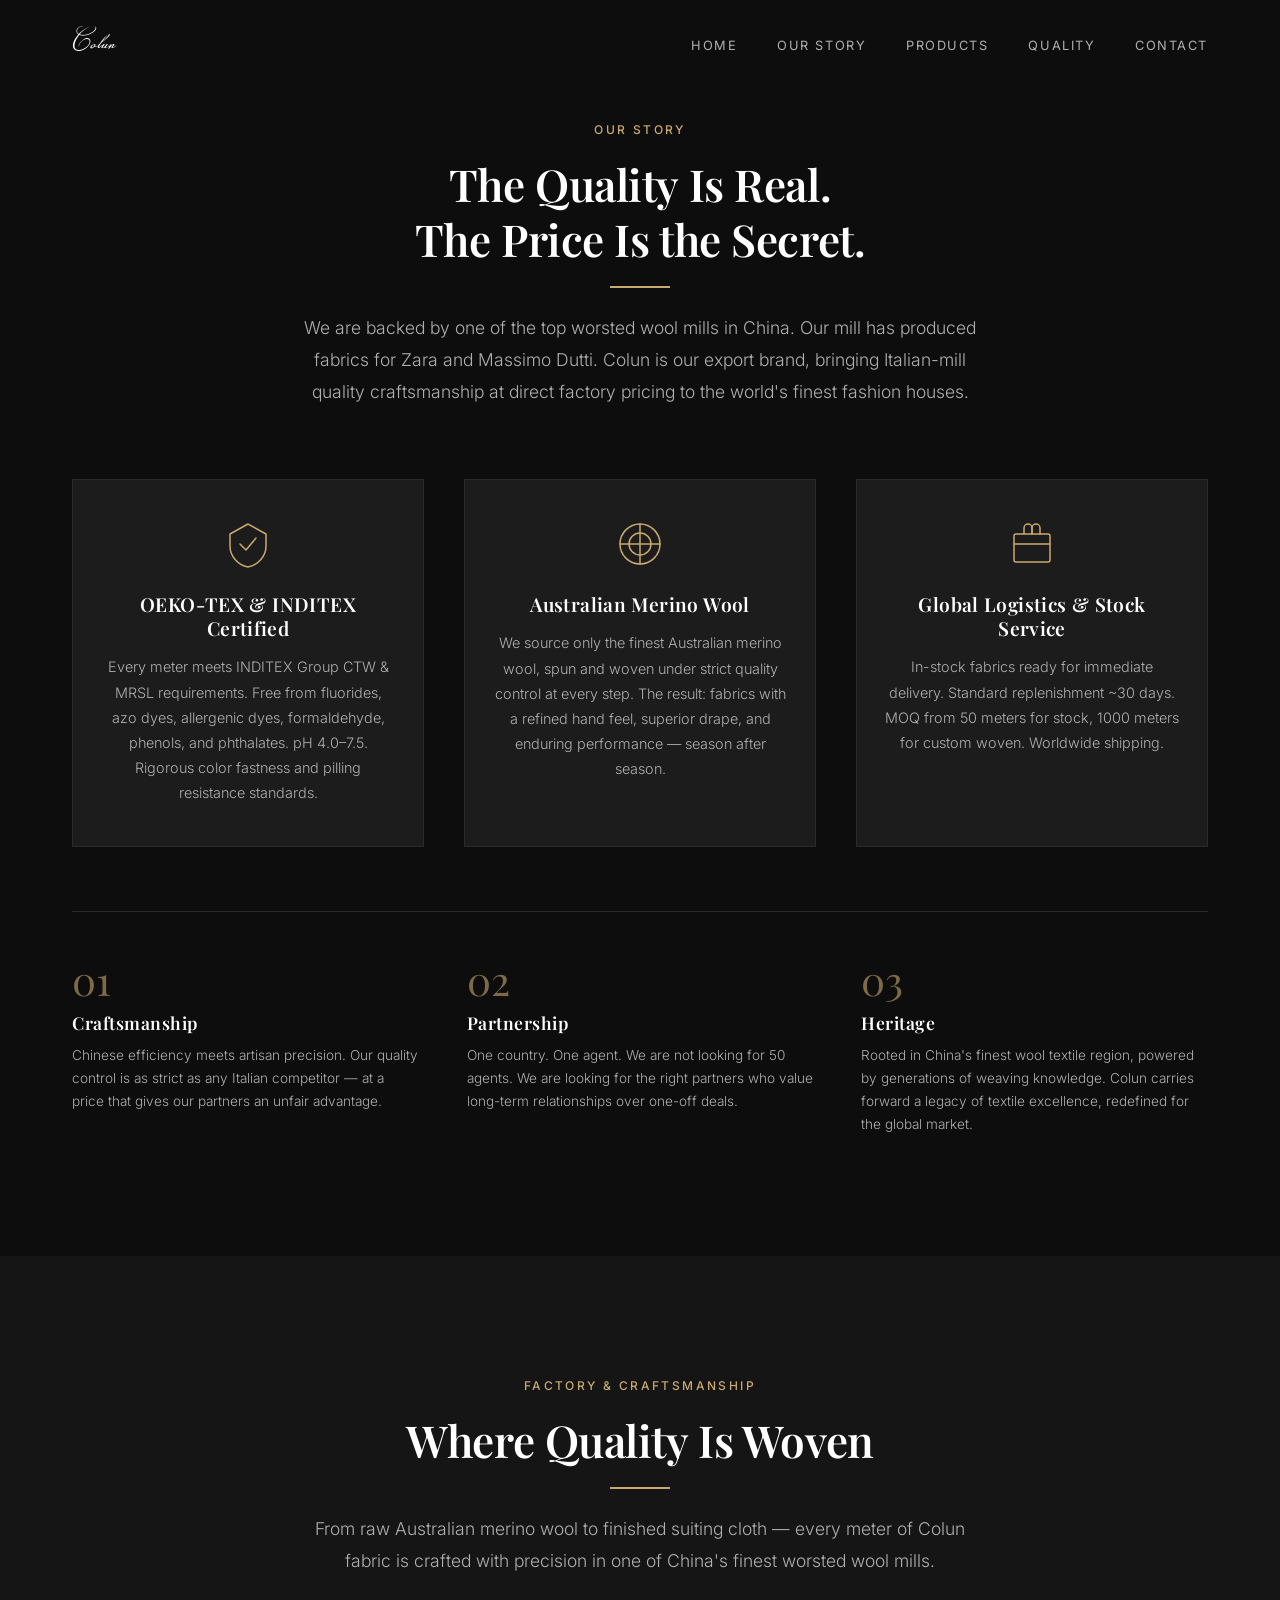
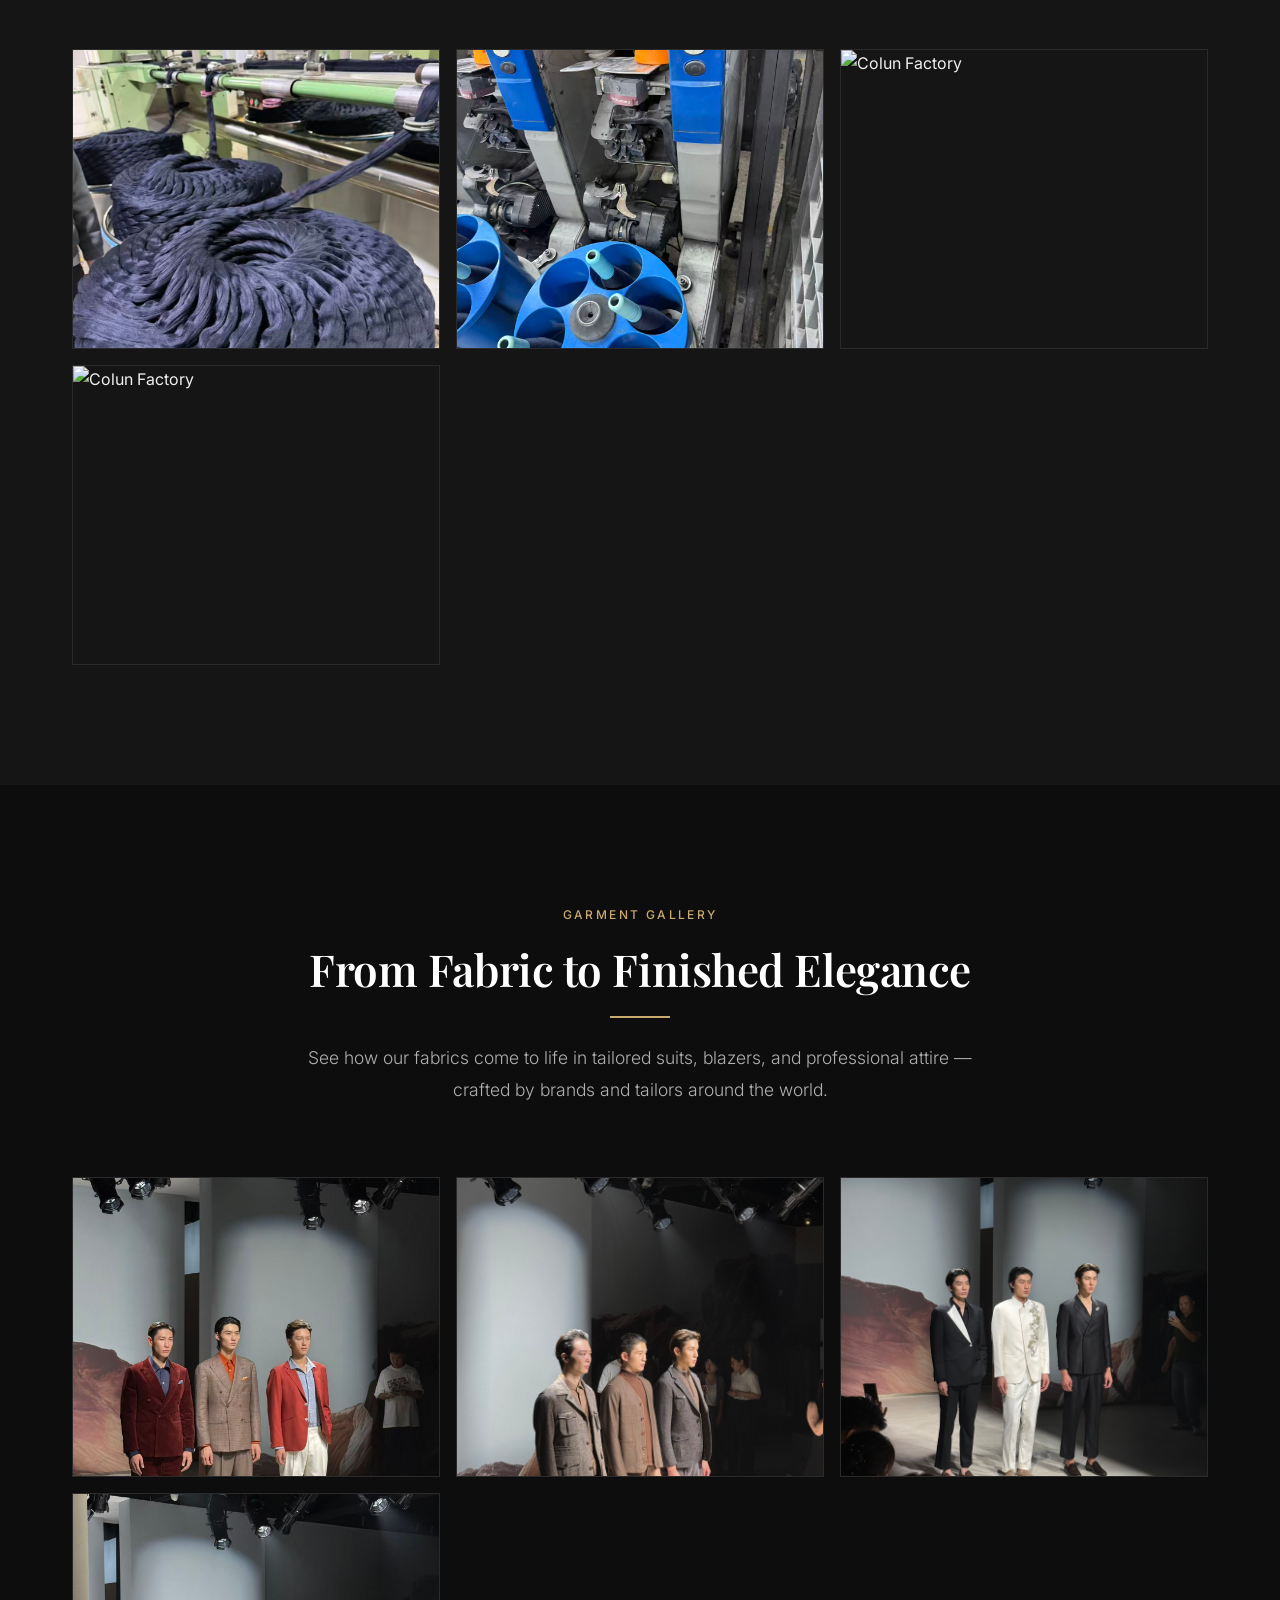
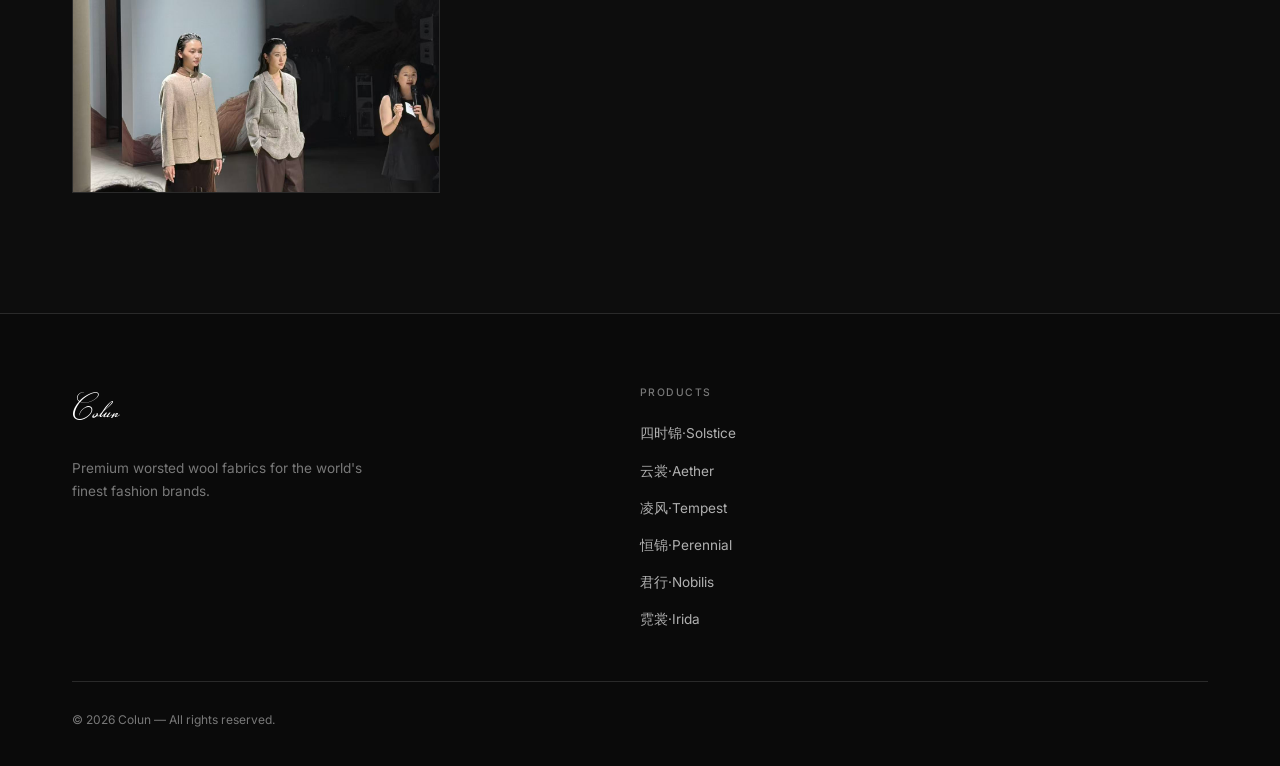
==== about.html @ 8aa108f1 "Restructure: separate pages for Our Story, Contact; remove Quick Links" ====
<!DOCTYPE html>
<html lang="en">
<head>
    <meta charset="UTF-8">
    <meta name="viewport" content="width=device-width, initial-scale=1.0">
    <meta name="description" content="Colun — Premium Worsted Wool Fabric Manufacturer. INDITEX (MASSIMO DUTTI) CTW & MRSL Certified. Super110s–Super150s wool, wool-cashmere, wool-silk-linen, and business suiting fabrics.">
    <title>Colun — Our Story &amp; Craftsmanship</title>
    <link rel="preconnect" href="https://fonts.googleapis.com">
    <link rel="preconnect" href="https://fonts.gstatic.com" crossorigin>
    <link href="https://fonts.googleapis.com/css2?family=Playfair+Display:ital,wght@0,400;0,500;0,600;0,700;1,400;1,500&family=Inter:wght@300;400;500;600&display=swap" rel="stylesheet">
    <link rel="stylesheet" href="css/style.css">
</head>
<body>

    <!-- Navigation -->
    <nav class="navbar" id="navbar">
        <div class="container nav-container">
            <a href="index.html" class="nav-logo">Colun</a>
            <ul class="nav-links" id="navLinks">
                <li><a href="index.html" class="nav-link">Home</a></li>
                <li><a href="about.html" class="nav-link">Our Story</a></li>
                <li><a href="index.html#products" class="nav-link">Products</a></li>
                <li><a href="index.html#quality" class="nav-link">Quality</a></li>
                <li><a href="contact.html" class="nav-link">Contact</a></li>
            </ul>
            <button class="hamburger" id="hamburger" aria-label="Menu">
                <span></span><span></span><span></span>
            </button>
        </div>
    </nav>

        <!-- Brand Story Section -->
    <section class="about section" id="story">
        <div class="container">
            <div class="section-header">
                <p class="section-tag">Our Story</p>
                <h2 class="section-title">The Quality Is Real.<br>The Price Is the Secret.</h2>
                <div class="gold-line"></div>
                <p class="section-lead">We are backed by one of the top worsted wool mills in China. Our mill has produced fabrics for Zara and Massimo Dutti. Colun is our export brand, bringing Italian-mill quality craftsmanship at direct factory pricing to the world's finest fashion houses.</p>
            </div>
            <div class="features-grid">
                <div class="feature-card">
                    <div class="feature-icon">
                        <svg width="48" height="48" viewBox="0 0 48 48" fill="none" stroke="#c9a96e" stroke-width="1.5">
                            <path d="M24 4L6 14v12c0 9.94 7.68 19.3 18 21 10.32-1.7 18-11.06 18-21V14L24 4z"/>
                            <path d="M16 24l6 6 10-12" stroke-linecap="round" stroke-linejoin="round"/>
                        </svg>
                    </div>
                    <h3>OEKO-TEX &amp; INDITEX Certified</h3>
                    <p>Every meter meets INDITEX Group CTW &amp; MRSL requirements. Free from fluorides, azo dyes, allergenic dyes, formaldehyde, phenols, and phthalates. pH 4.0–7.5. Rigorous color fastness and pilling resistance standards.</p>
                </div>
                <div class="feature-card">
                    <div class="feature-icon">
                        <svg width="48" height="48" viewBox="0 0 48 48" fill="none" stroke="#c9a96e" stroke-width="1.5">
                            <circle cx="24" cy="24" r="20"/>
                            <path d="M24 4v40M4 24h40" stroke-linecap="round"/>
                            <circle cx="24" cy="24" r="11"/>
                        </svg>
                    </div>
                    <h3>Australian Merino Wool</h3>
                    <p>We source only the finest Australian merino wool, spun and woven under strict quality control at every step. The result: fabrics with a refined hand feel, superior drape, and enduring performance — season after season.</p>
                </div>
                <div class="feature-card">
                    <div class="feature-icon">
                        <svg width="48" height="48" viewBox="0 0 48 48" fill="none" stroke="#c9a96e" stroke-width="1.5">
                            <rect x="6" y="14" width="36" height="28" rx="2"/>
                            <path d="M16 14V8a4 4 0 018 0v6"/>
                            <path d="M32 14V8a4 4 0 00-8 0v6" stroke-linecap="round"/>
                            <path d="M6 24h36" stroke-linecap="round"/>
                        </svg>
                    </div>
                    <h3>Global Logistics &amp; Stock Service</h3>
                    <p>In-stock fabrics ready for immediate delivery. Standard replenishment ~30 days. MOQ from 50 meters for stock, 1000 meters for custom woven. Worldwide shipping.</p>
                </div>
            </div>

            <!-- Brand Values -->
            <div class="brand-values">
                <div class="brand-values-grid">
                    <div class="brand-value-item">
                        <span class="bv-number">01</span>
                        <h4>Craftsmanship</h4>
                        <p>Chinese efficiency meets artisan precision. Our quality control is as strict as any Italian competitor — at a price that gives our partners an unfair advantage.</p>
                    </div>
                    <div class="brand-value-item">
                        <span class="bv-number">02</span>
                        <h4>Partnership</h4>
                        <p>One country. One agent. We are not looking for 50 agents. We are looking for the right partners who value long-term relationships over one-off deals.</p>
                    </div>
                    <div class="brand-value-item">
                        <span class="bv-number">03</span>
                        <h4>Heritage</h4>
                        <p>Rooted in China's finest wool textile region, powered by generations of weaving knowledge. Colun carries forward a legacy of textile excellence, redefined for the global market.</p>
                    </div>
                </div>
            </div>
        </div>
    </section>

    <!-- Factory Section -->
    <section class="section section-alt" id="factory">
        <div class="container">
            <div class="section-header">
                <p class="section-tag">Factory &amp; Craftsmanship</p>
                <h2 class="section-title">Where Quality Is Woven</h2>
                <div class="gold-line"></div>
                <p class="section-lead">From raw Australian merino wool to finished suiting cloth — every meter of Colun fabric is crafted with precision in one of China's finest worsted wool mills.</p>
            </div>
            <div class="photo-grid">
                <img src="images/gallery/factory/1.jpg" alt="Colun Factory" loading="lazy">
                <img src="images/gallery/factory/2.jpg" alt="Colun Factory" loading="lazy">
                <img src="images/gallery/factory/3.jpg" alt="Colun Factory" loading="lazy">
                <img src="images/gallery/factory/4.jpg" alt="Colun Factory" loading="lazy">
            </div>
        </div>
    </section>

    <!-- Garment Gallery Section -->
    <section class="section" id="garments">
        <div class="container">
            <div class="section-header">
                <p class="section-tag">Garment Gallery</p>
                <h2 class="section-title">From Fabric to Finished Elegance</h2>
                <div class="gold-line"></div>
                <p class="section-lead">See how our fabrics come to life in tailored suits, blazers, and professional attire — crafted by brands and tailors around the world.</p>
            </div>
            <div class="photo-grid">
                <img src="images/gallery/garment/1.jpg" alt="Colun Garment" loading="lazy">
                <img src="images/gallery/garment/2.jpg" alt="Colun Garment" loading="lazy">
                <img src="images/gallery/garment/3.jpg" alt="Colun Garment" loading="lazy">
                <img src="images/gallery/garment/4.jpg" alt="Colun Garment" loading="lazy">
            </div>
        </div>
    </section>

    <!-- Footer -->
    <footer class="footer" id="footer">
        <div class="container">
            <div class="footer-grid">
                <div class="footer-brand">
                    <a href="index.html" class="footer-logo">Colun</a>
                    <p>Premium worsted wool fabrics for the world's finest fashion brands.</p>
                </div>
                <div class="footer-links">
                    <h4>Products</h4>
                    <ul>
                        <li><a href="index.html#prod-solstice">四时锦·Solstice</a></li>
                        <li><a href="index.html#prod-aether">云裳·Aether</a></li>
                        <li><a href="index.html#prod-tempest">凌风·Tempest</a></li>
                        <li><a href="index.html#prod-perennial">恒锦·Perennial</a></li>
                        <li><a href="index.html#prod-nobilis">君行·Nobilis</a></li>
                        <li><a href="index.html#prod-classic">霓裳·Irida</a></li>
                    </ul>
                </div>
            </div>
            <div class="footer-bottom">
                <p>&copy; 2026 Colun —  All rights reserved.</p>
            </div>
        </div>
    </footer>

    <!-- Gallery Overlay -->
    <div class="gallery-overlay" id="galleryOverlay">
        <div class="gallery-backdrop"></div>
        <div class="gallery-panel">
            <button class="gallery-close" id="galleryClose">&times;</button>
            <h2 class="gallery-title" id="galleryTitle"></h2>
            <div class="gallery-tabs" id="galleryTabs"></div>
            <div class="gallery-grid" id="galleryGrid"></div>
        </div>
    </div>

    <!-- Lightbox (full-screen image viewer) -->
    <div class="lightbox" id="lightbox">
        <button class="lightbox-close" id="lightboxClose">&times;</button>
        <button class="lightbox-nav lightbox-prev" id="lightboxPrev">&lsaquo;</button>
        <img src="" alt="" id="lightboxImg">
        <button class="lightbox-nav lightbox-next" id="lightboxNext">&rsaquo;</button>
        <p class="lightbox-counter" id="lightboxCounter"></p>
    </div>

    <script src="js/main.js"></script>
</body>
</html>
---- css/style.css ----
/* ============================================================
   Colun — Premium Worsted Wool Fabrics
   Design: High-End Minimalist · Dark + Gold
   ============================================================ */

/* --- Local Fonts ----------------------------------------- */
@font-face {
    font-family: 'Champignon';
    src: url('../fonts/Champignon.ttf') format('truetype');
    font-weight: normal;
    font-style: normal;
    font-display: swap;
}

/* --- Reset & Base ---------------------------------------- */
*, *::before, *::after {
    margin: 0;
    padding: 0;
    box-sizing: border-box;
}

:root {
    --bg-primary: #0d0d0d;
    --bg-secondary: #151515;
    --bg-alt: #1c1c1c;
    --gold: #c9a96e;
    --gold-light: #d4b87a;
    --gold-dark: #b8944f;
    --text-primary: #f0f0f0;
    --text-secondary: #b0b0b0;
    --text-muted: #787878;
    --border: #2a2a2a;
    --border-light: #333;
    --white: #ffffff;
    --font-heading: 'Playfair Display', Georgia, 'Times New Roman', serif;
    --font-body: 'Inter', 'Helvetica Neue', Arial, sans-serif;
    --transition: 0.3s cubic-bezier(0.4, 0, 0.2, 1);
    --container-max: 1200px;
    --section-padding: 120px 0;
}

html {
    scroll-behavior: smooth;
    font-size: 16px;
}

body {
    font-family: var(--font-body);
    background-color: var(--bg-primary);
    color: var(--text-primary);
    line-height: 1.7;
    -webkit-font-smoothing: antialiased;
    -moz-osx-font-smoothing: grayscale;
    overflow-x: hidden;
}

img {
    max-width: 100%;
    display: block;
}

a {
    color: inherit;
    text-decoration: none;
    transition: color var(--transition);
}

ul {
    list-style: none;
}

.container {
    max-width: var(--container-max);
    margin: 0 auto;
    padding: 0 32px;
}

/* --- Typography ----------------------------------------- */
h1, h2, h3, h4, h5 {
    font-family: var(--font-heading);
    font-weight: 600;
    line-height: 1.25;
}

.section {
    padding: var(--section-padding);
}

.section-alt {
    background-color: var(--bg-secondary);
}

/* Section headers */
.section-header {
    text-align: center;
    margin-bottom: 72px;
}

.section-tag {
    font-family: var(--font-body);
    font-size: 0.75rem;
    font-weight: 500;
    text-transform: uppercase;
    letter-spacing: 0.2em;
    color: var(--gold);
    margin-bottom: 16px;
}

.section-title {
    font-size: clamp(2rem, 4vw, 2.75rem);
    color: var(--white);
    margin-bottom: 20px;
    letter-spacing: -0.01em;
}

.gold-line {
    width: 60px;
    height: 2px;
    background: var(--gold);
    margin: 0 auto 24px;
}

.section-lead {
    font-size: 1.1rem;
    color: var(--text-secondary);
    max-width: 680px;
    margin: 0 auto;
    font-weight: 300;
    line-height: 1.8;
}

/* --- Navigation ----------------------------------------- */
.navbar {
    position: fixed;
    top: 0;
    left: 0;
    right: 0;
    z-index: 1000;
    padding: 20px 0;
    transition: background 0.4s ease, padding 0.4s ease;
    background: transparent;
}

.navbar.scrolled {
    background: rgba(13, 13, 13, 0.95);
    backdrop-filter: blur(12px);
    -webkit-backdrop-filter: blur(12px);
    padding: 12px 0;
    border-bottom: 1px solid rgba(255,255,255,0.06);
}

.nav-container {
    display: flex;
    align-items: center;
    justify-content: space-between;
}

.nav-logo {
    font-family: 'Champignon', var(--font-heading);
    font-size: 1.8rem;
    font-weight: 400;
    letter-spacing: 0.01em;
    color: var(--white);
    transition: opacity var(--transition);
}

.nav-logo:hover {
    opacity: 0.8;
}

.nav-links {
    display: flex;
    gap: 40px;
}

.nav-link {
    font-size: 0.8rem;
    font-weight: 400;
    text-transform: uppercase;
    letter-spacing: 0.12em;
    color: var(--text-secondary);
    position: relative;
    padding: 4px 0;
}

.nav-link::after {
    content: '';
    position: absolute;
    bottom: -2px;
    left: 0;
    width: 0;
    height: 1px;
    background: var(--gold);
    transition: width var(--transition);
}

.nav-link:hover {
    color: var(--white);
}

.nav-link:hover::after {
    width: 100%;
}

/* Hamburger */
.hamburger {
    display: none;
    flex-direction: column;
    gap: 6px;
    background: none;
    border: none;
    cursor: pointer;
    padding: 4px;
    z-index: 1001;
}

.hamburger span {
    display: block;
    width: 26px;
    height: 1.5px;
    background: var(--white);
    transition: transform 0.3s ease, opacity 0.3s ease;
}

.hamburger.active span:nth-child(1) {
    transform: translateY(7.5px) rotate(45deg);
}

.hamburger.active span:nth-child(2) {
    opacity: 0;
}

.hamburger.active span:nth-child(3) {
    transform: translateY(-7.5px) rotate(-45deg);
}

/* --- Hero Section --------------------------------------- */
.hero {
    position: relative;
    height: 100vh;
    min-height: 700px;
    display: flex;
    align-items: center;
    justify-content: center;
    text-align: center;
    background:
        radial-gradient(ellipse at 50% 0%, rgba(201, 169, 110, 0.08) 0%, transparent 70%),
        radial-gradient(ellipse at 80% 80%, rgba(201, 169, 110, 0.04) 0%, transparent 50%),
        linear-gradient(180deg, #0a0a0a 0%, #0d0d0d 40%, #111 100%);
    overflow: hidden;
}

/* Texture overlay */
.hero::before {
    content: '';
    position: absolute;
    inset: 0;
    background:
        repeating-linear-gradient(
            0deg,
            transparent,
            transparent 2px,
            rgba(255,255,255,0.008) 2px,
            rgba(255,255,255,0.008) 4px
        );
    pointer-events: none;
}

.hero-overlay {
    position: absolute;
    inset: 0;
    background: radial-gradient(ellipse at center, transparent 40%, rgba(0,0,0,0.5) 100%);
}

.hero-content {
    position: relative;
    z-index: 2;
    padding: 0 24px;
}

.hero-eyebrow {
    font-size: 0.75rem;
    text-transform: uppercase;
    letter-spacing: 0.28em;
    color: var(--gold);
    margin-bottom: 28px;
    font-weight: 400;
}

.hero-logo {
    width: min(320px, 60vw);
    height: auto;
    opacity: 0.75;
    margin-bottom: 16px;
    display: block;
    margin-left: auto;
    margin-right: auto;
    transition: opacity 0.4s ease;
}

.hero-logo:hover {
    opacity: 0.95;
}

.hero-title {
    font-family: 'Champignon', var(--font-heading);
    font-size: clamp(5rem, 9vw, 7rem);
    font-weight: 400;
    letter-spacing: 0.02em;
    color: var(--white);
    margin-bottom: 16px;
    line-height: 1;
}

.hero-subtitle {
    font-family: var(--font-heading);
    font-size: clamp(1.1rem, 2.5vw, 1.5rem);
    font-style: italic;
    font-weight: 400;
    color: var(--gold-light);
    margin-bottom: 28px;
    letter-spacing: 0.04em;
}

.hero-desc {
    font-size: 0.95rem;
    color: var(--text-secondary);
    line-height: 1.8;
    margin-bottom: 48px;
    font-weight: 300;
    max-width: 520px;
    margin-left: auto;
    margin-right: auto;
}

.hero-buttons {
    display: flex;
    gap: 20px;
    justify-content: center;
    flex-wrap: wrap;
}

/* Buttons */
.btn {
    display: inline-block;
    padding: 14px 36px;
    font-size: 0.8rem;
    font-weight: 500;
    text-transform: uppercase;
    letter-spacing: 0.1em;
    border: 1px solid transparent;
    cursor: pointer;
    transition: all var(--transition);
    font-family: var(--font-body);
}

.btn-gold {
    background: var(--gold);
    color: #0d0d0d;
    border-color: var(--gold);
}

.btn-gold:hover {
    background: var(--gold-light);
    border-color: var(--gold-light);
}

.btn-outline {
    background: transparent;
    color: var(--white);
    border-color: rgba(255,255,255,0.3);
}

.btn-outline:hover {
    border-color: var(--gold);
    color: var(--gold);
}

/* Hero scroll indicator */
.hero-scroll-indicator {
    position: absolute;
    bottom: 40px;
    left: 50%;
    transform: translateX(-50%);
    z-index: 2;
}

.hero-scroll-indicator span {
    display: block;
    width: 1px;
    height: 40px;
    background: linear-gradient(to bottom, var(--gold), transparent);
    animation: scrollPulse 2s ease-in-out infinite;
}

@keyframes scrollPulse {
    0%, 100% { opacity: 0.3; transform: scaleY(1); }
    50% { opacity: 1; transform: scaleY(1.2); }
}

/* --- About / Features ----------------------------------- */
.features-grid {
    display: grid;
    grid-template-columns: repeat(3, 1fr);
    gap: 40px;
}

.feature-card {
    text-align: center;
    padding: 40px 28px;
    background: var(--bg-alt);
    border: 1px solid var(--border);
    transition: border-color var(--transition), transform var(--transition);
}

.feature-card:hover {
    border-color: var(--border-light);
    transform: translateY(-4px);
}

.feature-icon {
    margin-bottom: 24px;
    display: flex;
    justify-content: center;
}

.feature-icon svg {
    transition: stroke var(--transition);
}

.feature-card:hover .feature-icon svg {
    stroke: var(--gold-light);
}

.feature-card h3 {
    font-family: var(--font-heading);
    font-size: 1.2rem;
    color: var(--white);
    margin-bottom: 14px;
    letter-spacing: 0.02em;
}

.feature-card p {
    font-size: 0.9rem;
    color: var(--text-secondary);
    line-height: 1.75;
    font-weight: 300;
}

/* --- Brand Values Row ----------------------------------- */
.brand-values {
    margin-top: 64px;
    padding-top: 48px;
    border-top: 1px solid var(--border);
}

.brand-values-grid {
    display: grid;
    grid-template-columns: repeat(3, 1fr);
    gap: 48px;
}

.brand-value-item {
    text-align: left;
}

.bv-number {
    font-family: var(--font-heading);
    font-size: 2.5rem;
    color: var(--gold);
    display: block;
    margin-bottom: 12px;
    line-height: 1;
    opacity: 0.6;
}

.brand-value-item h4 {
    font-family: var(--font-heading);
    font-size: 1.1rem;
    color: var(--white);
    margin-bottom: 10px;
    letter-spacing: 0.03em;
}

.brand-value-item p {
    font-size: 0.85rem;
    color: var(--text-secondary);
    line-height: 1.7;
    font-weight: 300;
}

/* --- Products Section ----------------------------------- */
.product-grid {
    display: flex;
    flex-direction: column;
    gap: 32px;
}

.product-card {
    background: var(--bg-alt);
    border: 1px solid var(--border);
    overflow: hidden;
    transition: border-color var(--transition), box-shadow var(--transition);
}

.product-card:hover {
    border-color: var(--border-light);
    box-shadow: 0 8px 40px rgba(0,0,0,0.3);
}

.product-card-header {
    padding: 40px 40px 24px;
    border-bottom: 1px solid var(--border);
}

.product-badge {
    display: inline-block;
    font-size: 0.65rem;
    text-transform: uppercase;
    letter-spacing: 0.14em;
    color: var(--gold);
    border: 1px solid var(--gold);
    padding: 4px 14px;
    margin-bottom: 20px;
    font-weight: 500;
}

.product-badge.badge-summer {
    color: #7eb8a0;
    border-color: #7eb8a0;
}

.product-badge.badge-tech {
    color: #8ba8c8;
    border-color: #8ba8c8;
}

.product-badge.badge-pro {
    color: #b8956a;
    border-color: #b8956a;
}

.product-badge.badge-new {
    color: #c97a5e;
    border-color: #c97a5e;
}

.product-name {
    font-size: 1.5rem;
    color: var(--white);
    margin-bottom: 6px;
    letter-spacing: 0.03em;
}

.product-subtitle {
    font-size: 0.85rem;
    color: var(--text-muted);
    font-weight: 400;
    font-style: italic;
}

.product-card-body {
    padding: 32px 40px 40px;
}

.product-specs {
    display: grid;
    grid-template-columns: repeat(4, 1fr);
    gap: 24px;
    margin-bottom: 24px;
    padding-bottom: 24px;
    border-bottom: 1px solid var(--border);
}

.spec-item {
    display: flex;
    flex-direction: column;
    gap: 6px;
}

.spec-label {
    font-size: 0.65rem;
    text-transform: uppercase;
    letter-spacing: 0.12em;
    color: var(--text-muted);
    font-weight: 500;
}

.spec-value {
    font-size: 0.9rem;
    color: var(--text-primary);
    font-weight: 400;
}

.product-desc {
    font-size: 0.9rem;
    color: var(--text-secondary);
    line-height: 1.8;
    font-weight: 300;
}

/* Product features list */
.product-features {
    display: flex;
    flex-direction: column;
    gap: 16px;
    margin-bottom: 24px;
    padding-bottom: 24px;
    border-bottom: 1px solid var(--border);
}

.feature-row {
    display: flex;
    flex-direction: column;
    gap: 4px;
}

.feature-title {
    font-size: 0.75rem;
    font-weight: 600;
    text-transform: uppercase;
    letter-spacing: 0.08em;
    color: var(--gold);
}

.feature-desc {
    font-size: 0.85rem;
    color: var(--text-secondary);
    line-height: 1.7;
    font-weight: 300;
}

/* --- Quality Section ------------------------------------ */
.cert-banner {
    display: flex;
    gap: 24px;
    margin-bottom: 64px;
    flex-wrap: wrap;
}

.cert-badge {
    flex: 1;
    min-width: 260px;
    display: flex;
    align-items: center;
    gap: 16px;
    padding: 28px 32px;
    background: var(--bg-alt);
    border: 1px solid var(--border);
    transition: border-color var(--transition);
}

.cert-badge:hover {
    border-color: var(--gold-dark);
}

.cert-icon {
    font-size: 1.6rem;
    color: var(--gold);
    flex-shrink: 0;
}

.cert-badge strong {
    display: block;
    font-size: 0.9rem;
    color: var(--white);
    font-weight: 600;
    margin-bottom: 2px;
}

.cert-badge span:last-child {
    font-size: 0.75rem;
    color: var(--text-muted);
}

.quality-block {
    margin-bottom: 56px;
}

.quality-block-title {
    font-size: 1.15rem;
    color: var(--white);
    margin-bottom: 28px;
    padding-bottom: 16px;
    border-bottom: 1px solid var(--border);
    letter-spacing: 0.02em;
}

/* Substance grid */
.substance-grid {
    display: grid;
    grid-template-columns: repeat(3, 1fr);
    gap: 16px;
}

.substance-item {
    display: flex;
    align-items: center;
    gap: 12px;
    padding: 16px 20px;
    background: rgba(201, 169, 110, 0.04);
    border: 1px solid rgba(201, 169, 110, 0.1);
    font-size: 0.9rem;
    color: var(--text-primary);
    transition: border-color var(--transition);
}

.substance-item:hover {
    border-color: rgba(201, 169, 110, 0.25);
}

.check-icon {
    color: var(--gold);
    font-size: 1.1rem;
    font-weight: 700;
    flex-shrink: 0;
}

/* Quality Table */
.quality-table {
    width: 100%;
    border-collapse: collapse;
    font-size: 0.9rem;
}

.quality-table thead {
    border-bottom: 2px solid var(--gold);
}

.quality-table th {
    text-align: left;
    padding: 16px 20px;
    font-size: 0.7rem;
    text-transform: uppercase;
    letter-spacing: 0.12em;
    color: var(--gold);
    font-weight: 500;
}

.quality-table td {
    padding: 18px 20px;
    border-bottom: 1px solid var(--border);
    color: var(--text-secondary);
    font-weight: 300;
}

.quality-table tbody tr {
    transition: background 0.2s ease;
}

.quality-table tbody tr:hover {
    background: rgba(255,255,255,0.02);
}

.quality-table tbody tr td:first-child {
    color: var(--text-primary);
    font-weight: 400;
}

.quality-table tbody tr td:last-child {
    color: var(--white);
    font-weight: 500;
    font-family: var(--font-heading);
}

/* --- Photo Grid (Factory & Garment) --------------------- */
.photo-grid {
    display: grid;
    grid-template-columns: repeat(3, 1fr);
    gap: 16px;
    min-height: 200px;
}

.photo-placeholder {
    grid-column: 1 / -1;
    display: flex;
    align-items: center;
    justify-content: center;
    min-height: 200px;
    border: 1px dashed var(--border-light);
    color: var(--text-muted);
    text-align: center;
    font-size: 0.9rem;
    line-height: 1.8;
    transition: border-color var(--transition);
}

.photo-placeholder:hover {
    border-color: var(--gold);
}

.photo-grid img {
    width: 100%;
    height: 300px;
    object-fit: cover;
    border: 1px solid var(--border);
    transition: transform var(--transition), border-color var(--transition);
    cursor: pointer;
}

.photo-grid img:hover {
    transform: scale(1.02);
    border-color: var(--gold);
}

/* --- Contact Section ------------------------------------ */
.contact-grid {
    display: grid;
    grid-template-columns: 1fr 1.2fr;
    gap: 64px;
    align-items: start;
}

.contact-info h3 {
    font-family: 'Champignon', var(--font-heading);
    font-size: 2.2rem;
    font-weight: 400;
    color: var(--white);
    margin-bottom: 6px;
}

.contact-subtitle {
    font-size: 0.8rem;
    color: var(--text-muted);
    margin-bottom: 36px;
    letter-spacing: 0.03em;
}

.contact-details {
    margin-bottom: 28px;
}

.contact-item {
    display: flex;
    align-items: center;
    gap: 14px;
    padding: 12px 0;
    font-size: 0.9rem;
    color: var(--text-secondary);
}

.contact-icon {
    font-size: 1.1rem;
    color: var(--gold);
    width: 24px;
    text-align: center;
    flex-shrink: 0;
}

.contact-note {
    font-size: 0.85rem;
    color: var(--text-muted);
    line-height: 1.7;
    padding-top: 8px;
    border-top: 1px solid var(--border);
}

/* Form */
.contact-form {
    display: flex;
    flex-direction: column;
    gap: 20px;
}

.form-group {
    display: flex;
    flex-direction: column;
    gap: 8px;
}

.form-group label {
    font-size: 0.7rem;
    text-transform: uppercase;
    letter-spacing: 0.1em;
    color: var(--text-muted);
    font-weight: 500;
}

.form-group input,
.form-group textarea {
    padding: 14px 16px;
    background: transparent;
    border: 1px solid var(--border-light);
    color: var(--text-primary);
    font-family: var(--font-body);
    font-size: 0.9rem;
    transition: border-color var(--transition);
    resize: vertical;
}

.form-group input:focus,
.form-group textarea:focus {
    outline: none;
    border-color: var(--gold);
}

.form-group input::placeholder,
.form-group textarea::placeholder {
    color: var(--text-muted);
}

.form-success {
    color: #7eb8a0;
    font-size: 0.85rem;
    margin-top: 4px;
}

/* --- Footer --------------------------------------------- */
.footer {
    background: #0a0a0a;
    padding: 72px 0 36px;
    border-top: 1px solid var(--border);
}

.footer-grid {
    display: grid;
    grid-template-columns: 2fr 1fr 1fr;
    gap: 48px;
    margin-bottom: 48px;
}

.footer-logo {
    font-family: 'Champignon', var(--font-heading);
    font-size: 2rem;
    font-weight: 400;
    letter-spacing: 0.01em;
    color: var(--white);
    display: inline-block;
    margin-bottom: 16px;
    transition: opacity var(--transition);
}

.footer-logo:hover {
    opacity: 0.8;
}

.footer-brand p {
    font-size: 0.85rem;
    color: var(--text-muted);
    line-height: 1.7;
    max-width: 300px;
}

.footer-links h4 {
    font-family: var(--font-body);
    font-size: 0.65rem;
    text-transform: uppercase;
    letter-spacing: 0.14em;
    color: var(--text-muted);
    margin-bottom: 20px;
    font-weight: 500;
}

.footer-links ul {
    display: flex;
    flex-direction: column;
    gap: 10px;
}

.footer-links a {
    font-size: 0.85rem;
    color: var(--text-secondary);
    transition: color var(--transition);
}

.footer-links a:hover {
    color: var(--gold);
}

.footer-bottom {
    padding-top: 28px;
    border-top: 1px solid var(--border);
}

.footer-bottom p {
    font-size: 0.75rem;
    color: var(--text-muted);
}

/* --- Scroll Animations ---------------------------------- */
.fade-in {
    opacity: 0;
    transform: translateY(30px);
    transition: opacity 0.8s ease, transform 0.8s ease;
}

.fade-in.visible {
    opacity: 1;
    transform: translateY(0);
}

/* Staggered delay helpers */
.fade-in-delay-1 { transition-delay: 0.1s; }
.fade-in-delay-2 { transition-delay: 0.2s; }
.fade-in-delay-3 { transition-delay: 0.3s; }

/* --- Responsive ----------------------------------------- */
@media (max-width: 1024px) {
    .product-specs {
        grid-template-columns: repeat(2, 1fr);
    }
}

@media (max-width: 768px) {
    :root {
        --section-padding: 80px 0;
    }

    .container {
        padding: 0 20px;
    }

    /* Navigation */
    .nav-links {
        position: fixed;
        top: 0;
        right: -100%;
        width: 280px;
        height: 100vh;
        background: rgba(13, 13, 13, 0.98);
        backdrop-filter: blur(12px);
        -webkit-backdrop-filter: blur(12px);
        flex-direction: column;
        justify-content: center;
        align-items: center;
        gap: 36px;
        transition: right 0.4s ease;
    }

    .nav-links.active {
        right: 0;
    }

    .nav-link {
        font-size: 0.9rem;
    }

    .hamburger {
        display: flex;
    }

    /* Features */
    .features-grid {
        grid-template-columns: 1fr;
        gap: 24px;
    }

    /* Brand Values */
    .brand-values-grid {
        grid-template-columns: 1fr;
        gap: 32px;
    }

    /* Photo grid */
    .photo-grid {
        grid-template-columns: repeat(2, 1fr);
    }

    /* Product cards */
    .product-card-header,
    .product-card-body {
        padding: 28px 24px;
    }

    .product-specs {
        grid-template-columns: 1fr 1fr;
        gap: 16px;
    }

    .product-name {
        font-size: 1.25rem;
    }

    /* Cert banner */
    .cert-banner {
        flex-direction: column;
    }

    /* Substance grid */
    .substance-grid {
        grid-template-columns: repeat(2, 1fr);
    }

    /* Quality table */
    .quality-table {
        font-size: 0.8rem;
    }

    .quality-table th,
    .quality-table td {
        padding: 12px 14px;
    }

    /* Contact */
    .contact-grid {
        grid-template-columns: 1fr;
        gap: 40px;
    }

    /* Footer */
    .footer-grid {
        grid-template-columns: 1fr;
        gap: 36px;
    }
}

@media (max-width: 480px) {
    .hero-buttons {
        flex-direction: column;
        align-items: center;
    }

    .btn {
        width: 100%;
        text-align: center;
    }

    .product-specs {
        grid-template-columns: 1fr;
    }

    .substance-grid {
        grid-template-columns: 1fr;
    }

    .section-title {
        font-size: 1.7rem;
    }
}

/* ============================================================
   Gallery & Lightbox
   ============================================================ */

/* Gallery Button */
.btn-gallery {
    display: inline-block;
    margin-top: 20px;
    padding: 12px 28px;
    background: transparent;
    color: var(--gold);
    border: 1px solid var(--gold);
    font-size: 0.75rem;
    font-weight: 500;
    text-transform: uppercase;
    letter-spacing: 0.1em;
    cursor: pointer;
    transition: all var(--transition);
}

.btn-gallery:hover {
    background: var(--gold);
    color: #0d0d0d;
}

/* Gallery Overlay */
.gallery-overlay {
    position: fixed;
    inset: 0;
    z-index: 9999;
    display: flex;
    align-items: flex-start;
    justify-content: center;
    opacity: 0;
    pointer-events: none;
    transition: opacity 0.35s ease;
}

.gallery-overlay.active {
    opacity: 1;
    pointer-events: auto;
}

.gallery-backdrop {
    position: absolute;
    inset: 0;
    background: rgba(0, 0, 0, 0.92);
    backdrop-filter: blur(8px);
    -webkit-backdrop-filter: blur(8px);
}

.gallery-panel {
    position: relative;
    z-index: 2;
    width: 100%;
    max-width: 1200px;
    height: 100vh;
    overflow-y: auto;
    padding: 80px 32px 60px;
}

.gallery-close {
    position: fixed;
    top: 24px;
    right: 32px;
    z-index: 10;
    background: none;
    border: none;
    color: var(--text-secondary);
    font-size: 2.2rem;
    cursor: pointer;
    transition: color var(--transition);
    line-height: 1;
    padding: 8px;
}

.gallery-close:hover {
    color: var(--white);
}

.gallery-title {
    font-family: var(--font-heading);
    font-size: 1.8rem;
    color: var(--white);
    text-align: center;
    margin-bottom: 36px;
    letter-spacing: 0.04em;
}

/* Gallery Tabs */
.gallery-tabs {
    display: flex;
    justify-content: center;
    gap: 8px;
    margin-bottom: 36px;
    flex-wrap: wrap;
}

.gallery-tab {
    padding: 10px 22px;
    background: transparent;
    color: var(--text-secondary);
    border: 1px solid var(--border-light);
    font-size: 0.75rem;
    font-weight: 500;
    text-transform: uppercase;
    letter-spacing: 0.08em;
    cursor: pointer;
    transition: all var(--transition);
    font-family: var(--font-body);
}

.gallery-tab:hover {
    color: var(--white);
    border-color: var(--text-secondary);
}

.gallery-tab.active {
    background: var(--gold);
    color: #0d0d0d;
    border-color: var(--gold);
}

/* Gallery Grid */
.gallery-grid {
    display: grid;
    grid-template-columns: repeat(4, 1fr);
    gap: 16px;
}

.gallery-item {
    cursor: pointer;
    overflow: hidden;
    background: var(--bg-alt);
    border: 1px solid transparent;
    transition: border-color var(--transition), transform var(--transition);
    aspect-ratio: 4 / 3;
}

.gallery-item:hover {
    border-color: var(--gold);
    transform: translateY(-2px);
}

.gallery-item img {
    width: 100%;
    height: 100%;
    object-fit: cover;
    display: block;
}

/* Lightbox */
.lightbox {
    position: fixed;
    inset: 0;
    z-index: 10001;
    background: rgba(0, 0, 0, 0.96);
    display: flex;
    align-items: center;
    justify-content: center;
    opacity: 0;
    pointer-events: none;
    transition: opacity 0.3s ease;
}

.lightbox.active {
    opacity: 1;
    pointer-events: auto;
}

.lightbox img {
    max-width: 90vw;
    max-height: 85vh;
    object-fit: contain;
    box-shadow: 0 4px 60px rgba(0,0,0,0.5);
}

.lightbox-close {
    position: fixed;
    top: 24px;
    right: 32px;
    z-index: 10;
    background: none;
    border: none;
    color: var(--text-secondary);
    font-size: 2.4rem;
    cursor: pointer;
    transition: color var(--transition);
    line-height: 1;
    padding: 8px;
}

.lightbox-close:hover {
    color: var(--white);
}

.lightbox-nav {
    position: fixed;
    top: 50%;
    transform: translateY(-50%);
    z-index: 10;
    background: rgba(255,255,255,0.06);
    border: 1px solid rgba(255,255,255,0.1);
    color: var(--text-secondary);
    font-size: 2.4rem;
    width: 56px;
    height: 80px;
    cursor: pointer;
    transition: all var(--transition);
    display: flex;
    align-items: center;
    justify-content: center;
    line-height: 1;
}

.lightbox-nav:hover {
    background: rgba(255,255,255,0.12);
    color: var(--white);
}

.lightbox-prev {
    left: 24px;
    border-radius: 0 4px 4px 0;
}

.lightbox-next {
    right: 24px;
    border-radius: 4px 0 0 4px;
}

.lightbox-counter {
    position: fixed;
    bottom: 28px;
    left: 50%;
    transform: translateX(-50%);
    color: var(--text-secondary);
    font-size: 0.85rem;
    font-weight: 400;
    letter-spacing: 0.05em;
}

/* Gallery Empty State */
.gallery-empty {
    grid-column: 1 / -1;
    text-align: center;
    padding: 60px 20px;
    color: var(--text-muted);
}

.gallery-empty p {
    font-size: 1rem;
    margin-bottom: 8px;
}

/* Responsive Gallery */
@media (max-width: 1024px) {
    .gallery-grid {
        grid-template-columns: repeat(3, 1fr);
    }
}

@media (max-width: 768px) {
    .gallery-grid {
        grid-template-columns: repeat(2, 1fr);
        gap: 10px;
    }

    .gallery-panel {
        padding: 70px 16px 40px;
    }

    .gallery-title {
        font-size: 1.4rem;
        margin-bottom: 24px;
    }

    .gallery-tab {
        padding: 8px 16px;
        font-size: 0.7rem;
    }

    .lightbox-nav {
        width: 40px;
        height: 56px;
        font-size: 1.6rem;
    }

    .lightbox-prev { left: 8px; }
    .lightbox-next { right: 8px; }
}

@media (max-width: 480px) {
    .gallery-grid {
        grid-template-columns: repeat(2, 1fr);
        gap: 8px;
    }
}
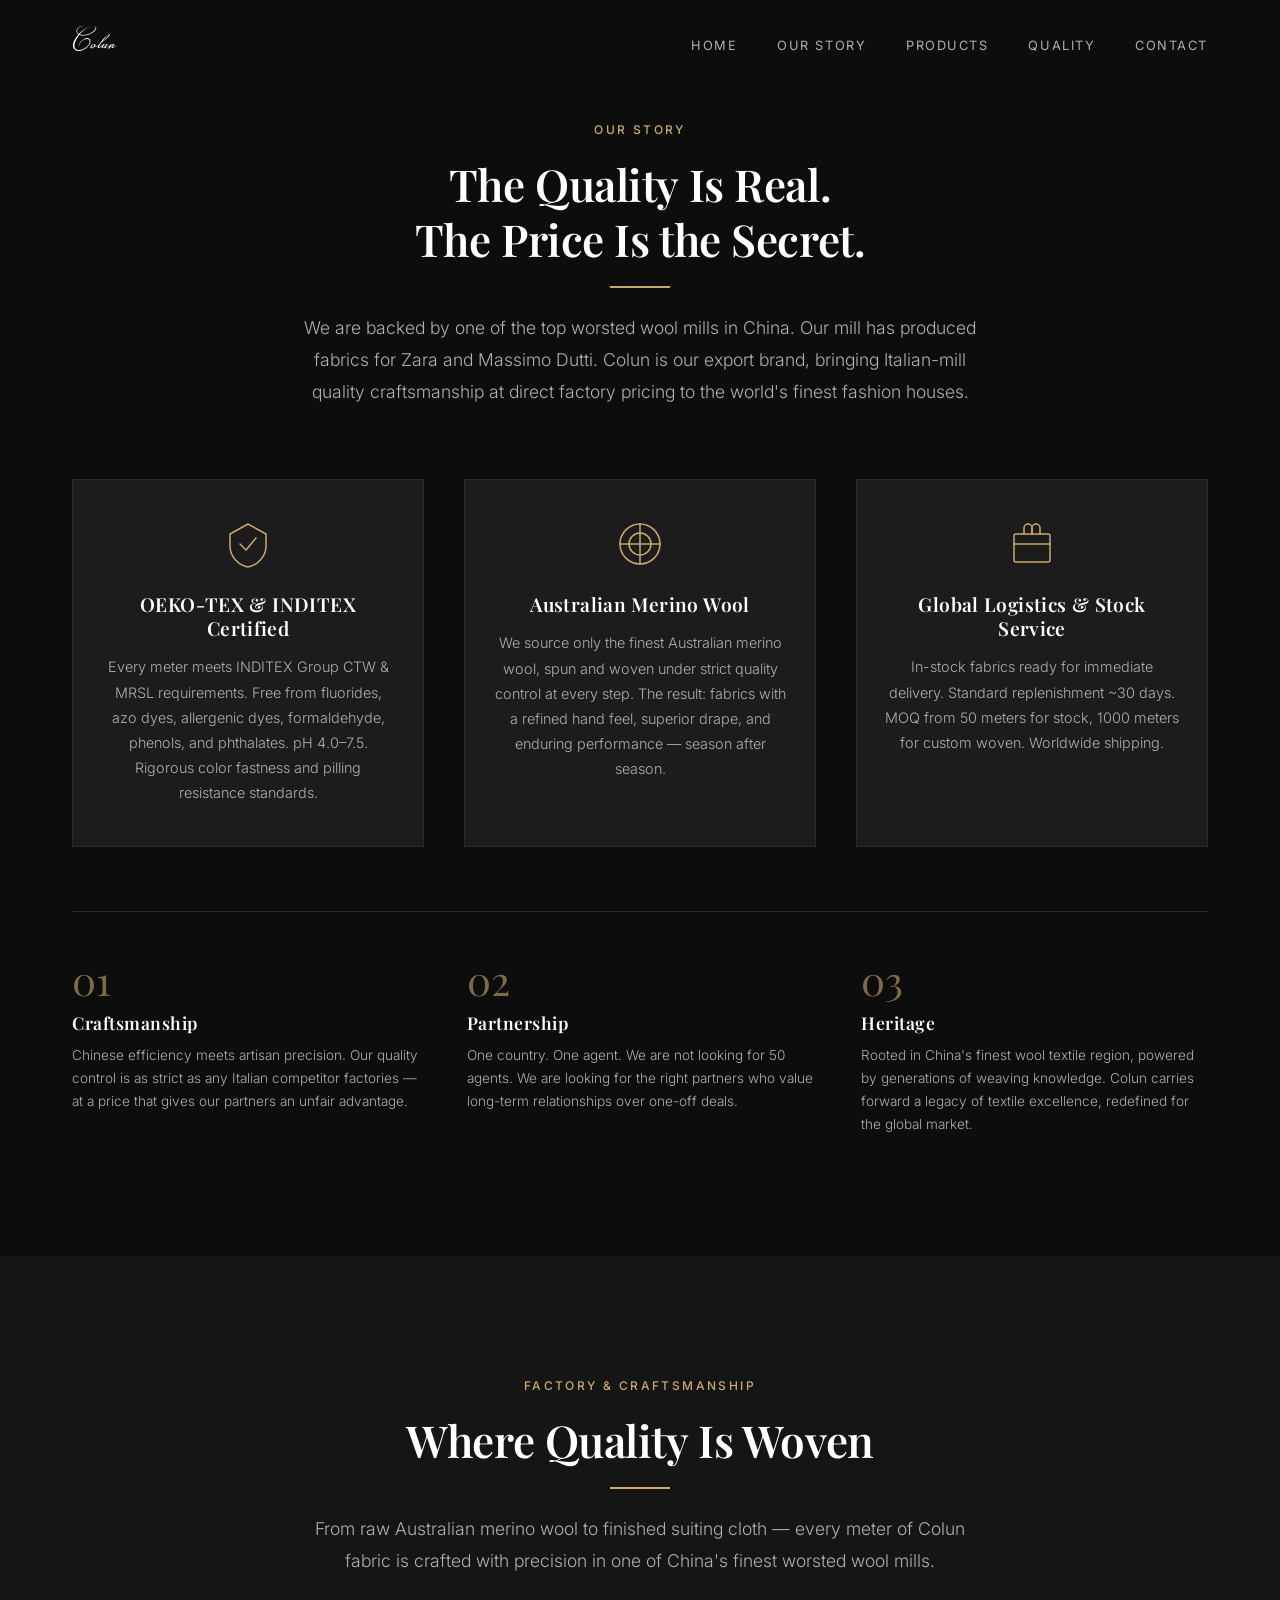
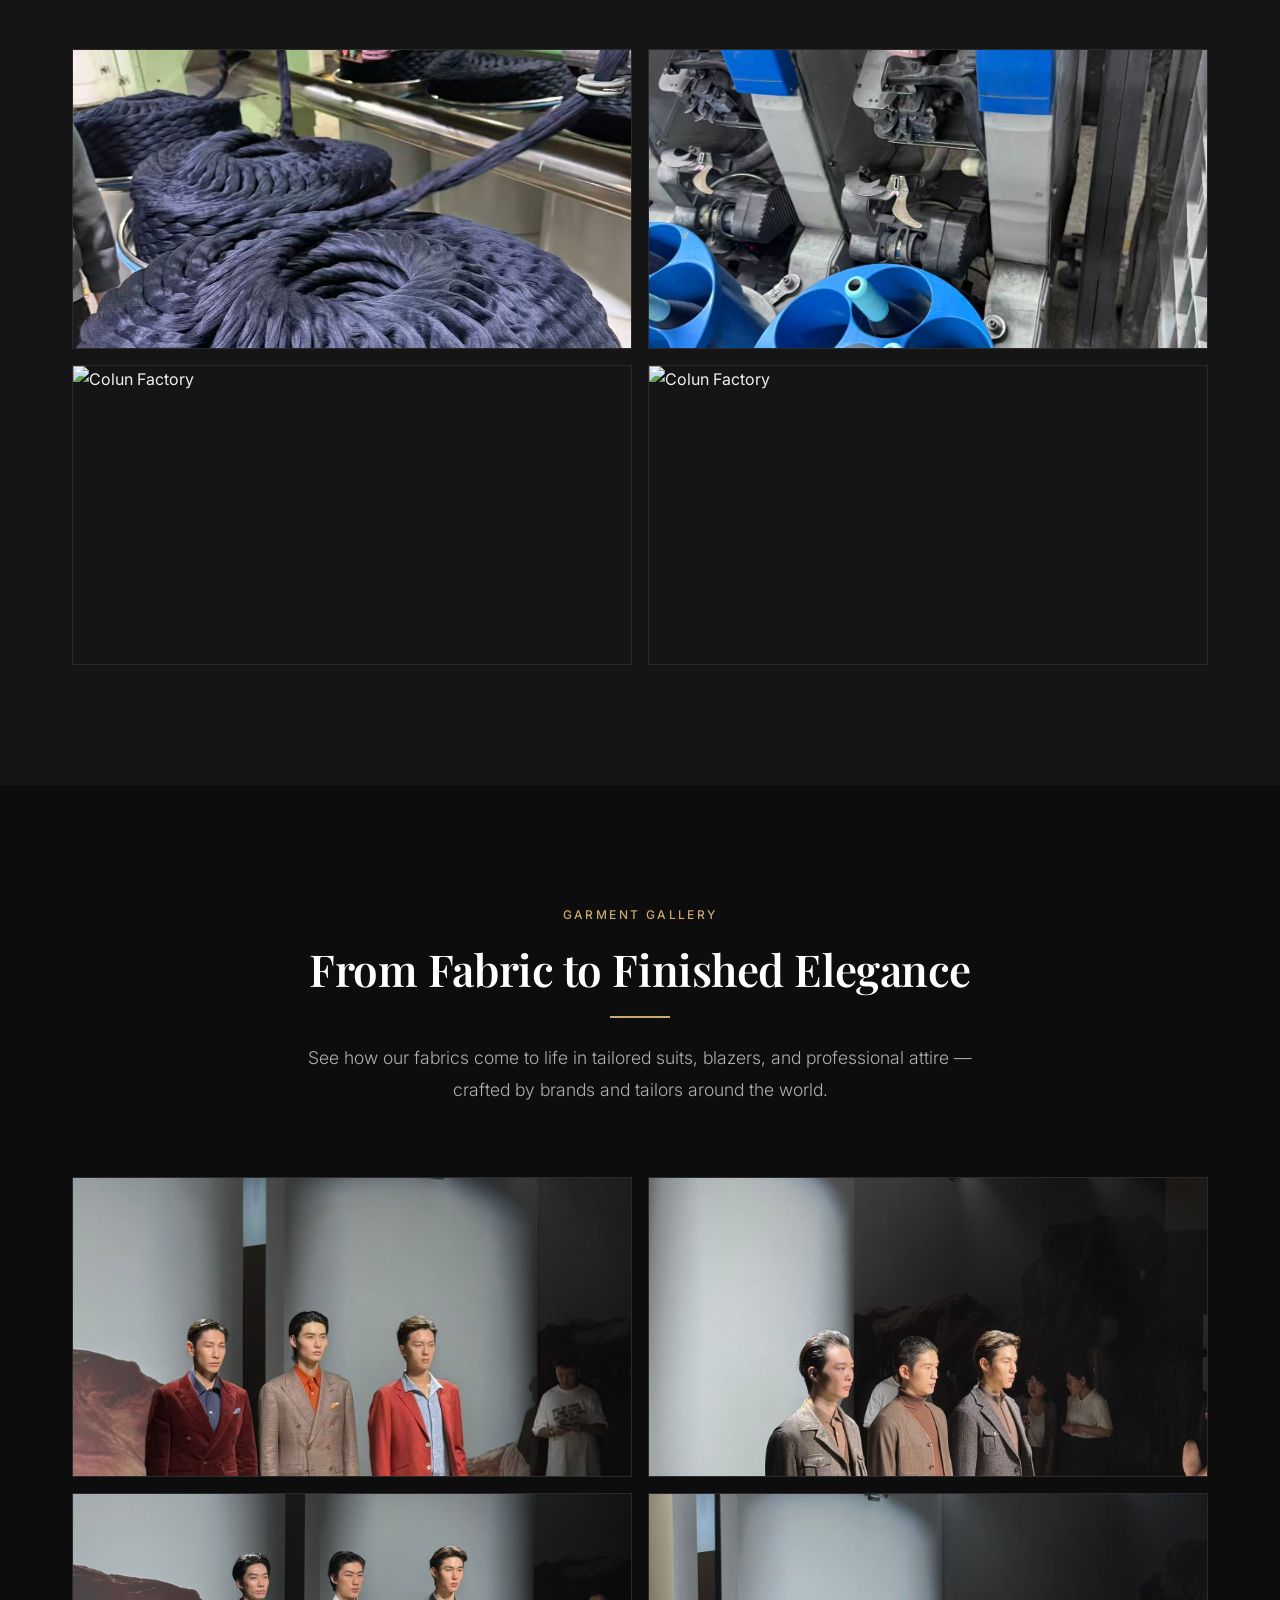
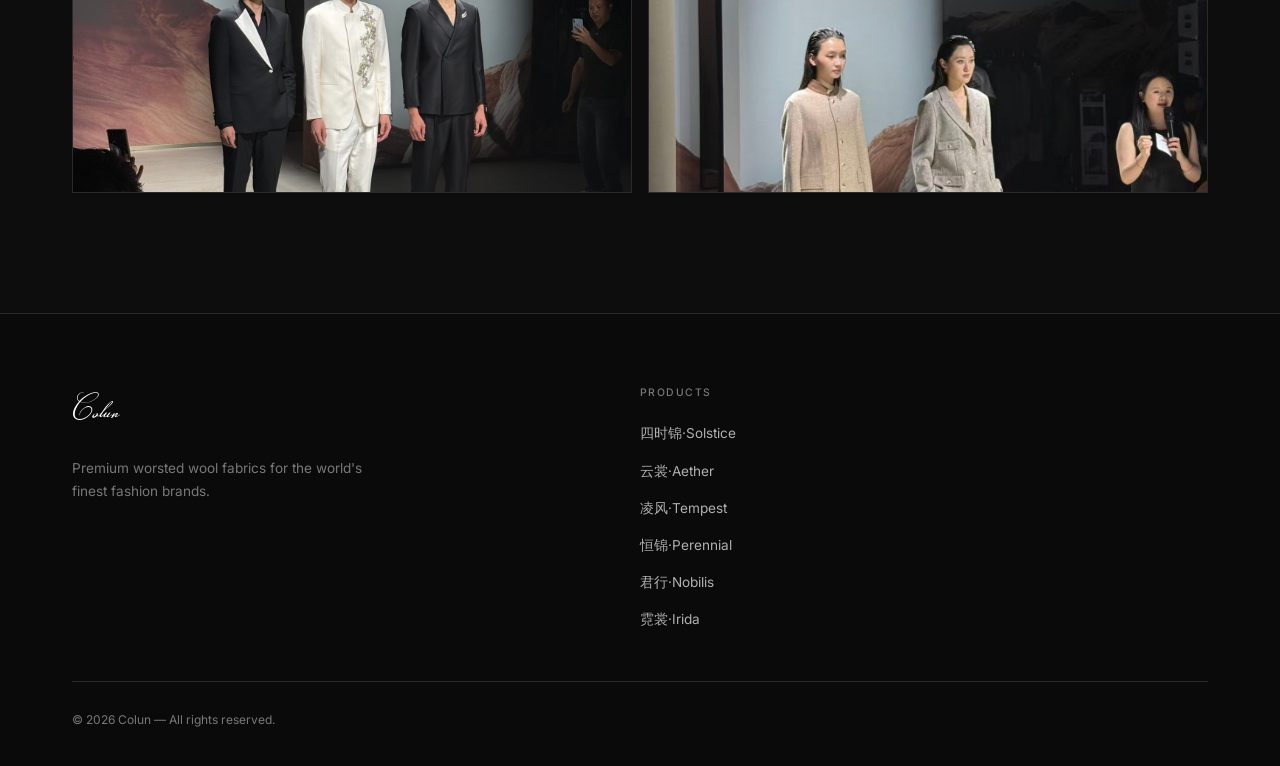
==== commit c2124e68: "Fix photo grid to 2 columns and update copy" ====
--- a/about.html
+++ b/about.html
@@ -80,7 +80,7 @@
                     <div class="brand-value-item">
                         <span class="bv-number">01</span>
                         <h4>Craftsmanship</h4>
-                        <p>Chinese efficiency meets artisan precision. Our quality control is as strict as any Italian competitor — at a price that gives our partners an unfair advantage.</p>
+                        <p>Chinese efficiency meets artisan precision. Our quality control is as strict as any Italian competitor factories — at a price that gives our partners an unfair advantage.</p>
                     </div>
                     <div class="brand-value-item">
                         <span class="bv-number">02</span>
--- a/css/style.css
+++ b/css/style.css
@@ -766,7 +766,7 @@
 /* --- Photo Grid (Factory & Garment) --------------------- */
 .photo-grid {
     display: grid;
-    grid-template-columns: repeat(3, 1fr);
+    grid-template-columns: repeat(2, 1fr);
     gap: 16px;
     min-height: 200px;
 }
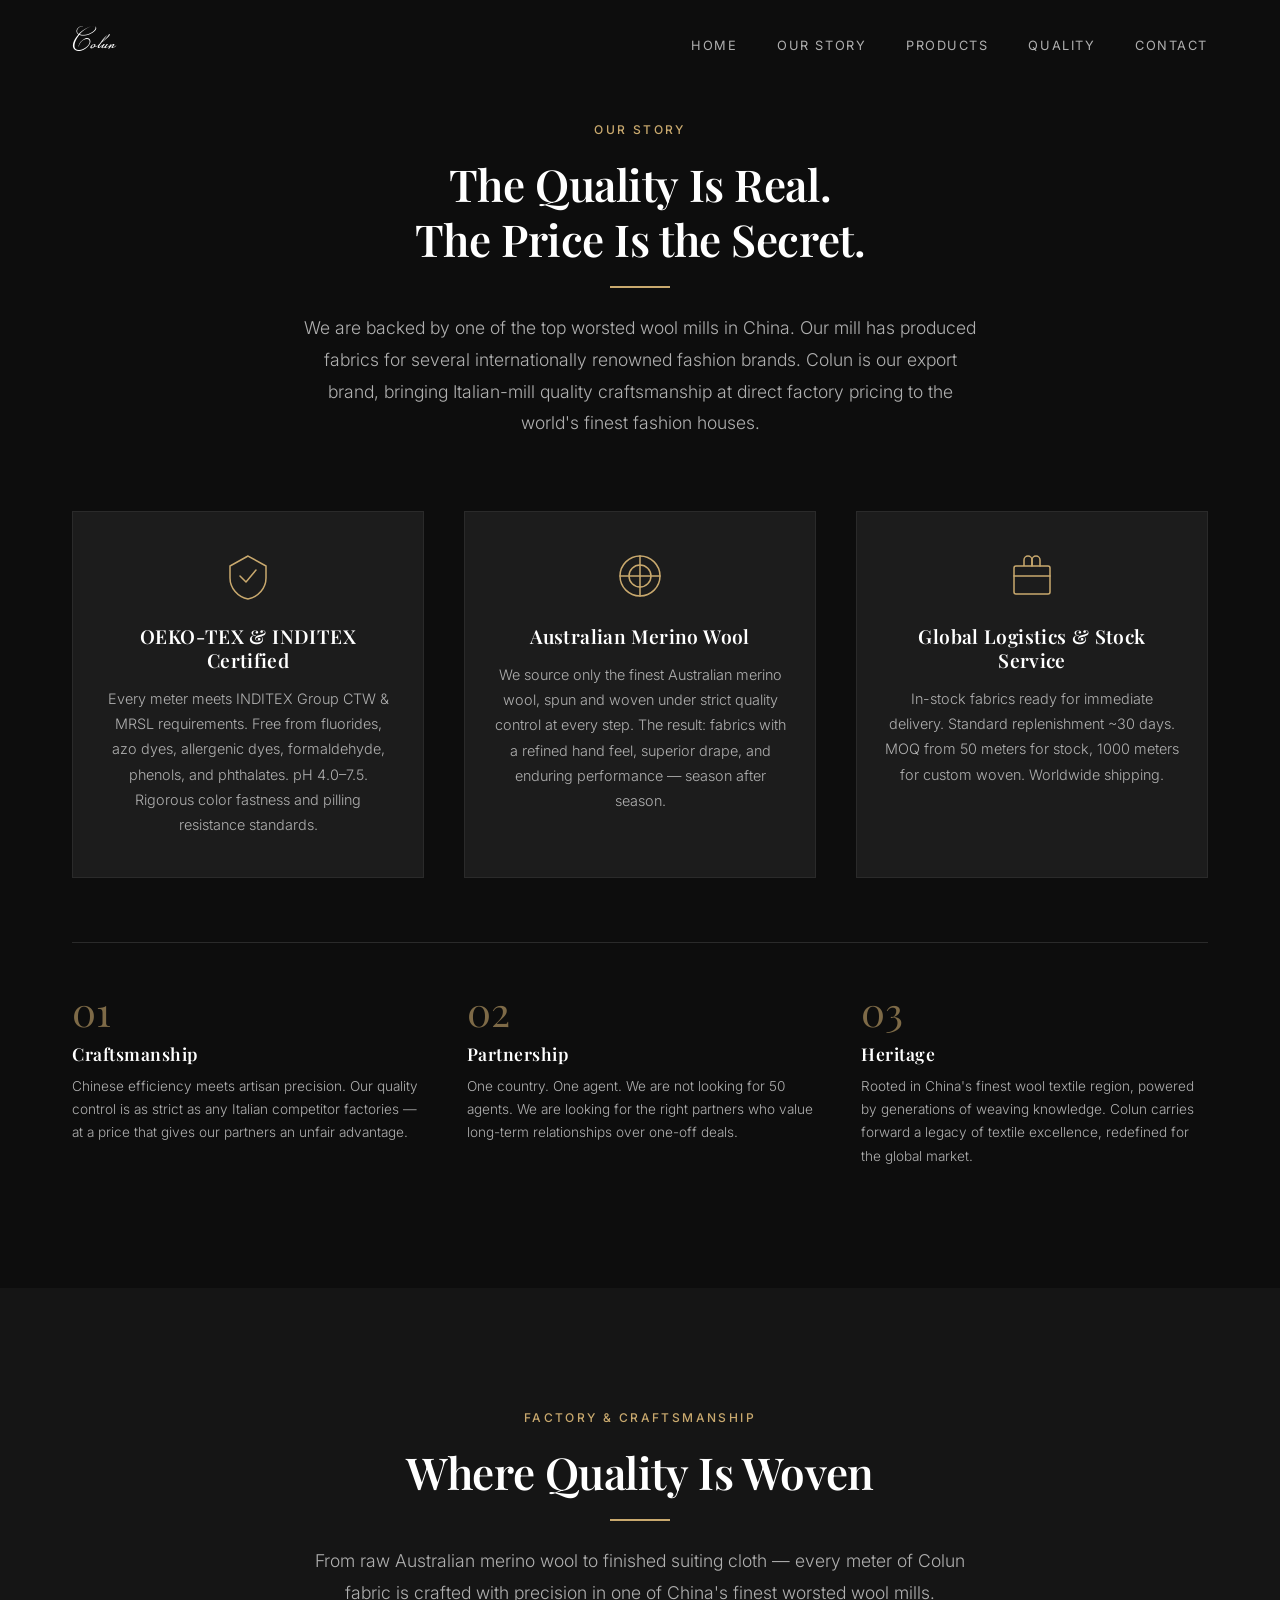
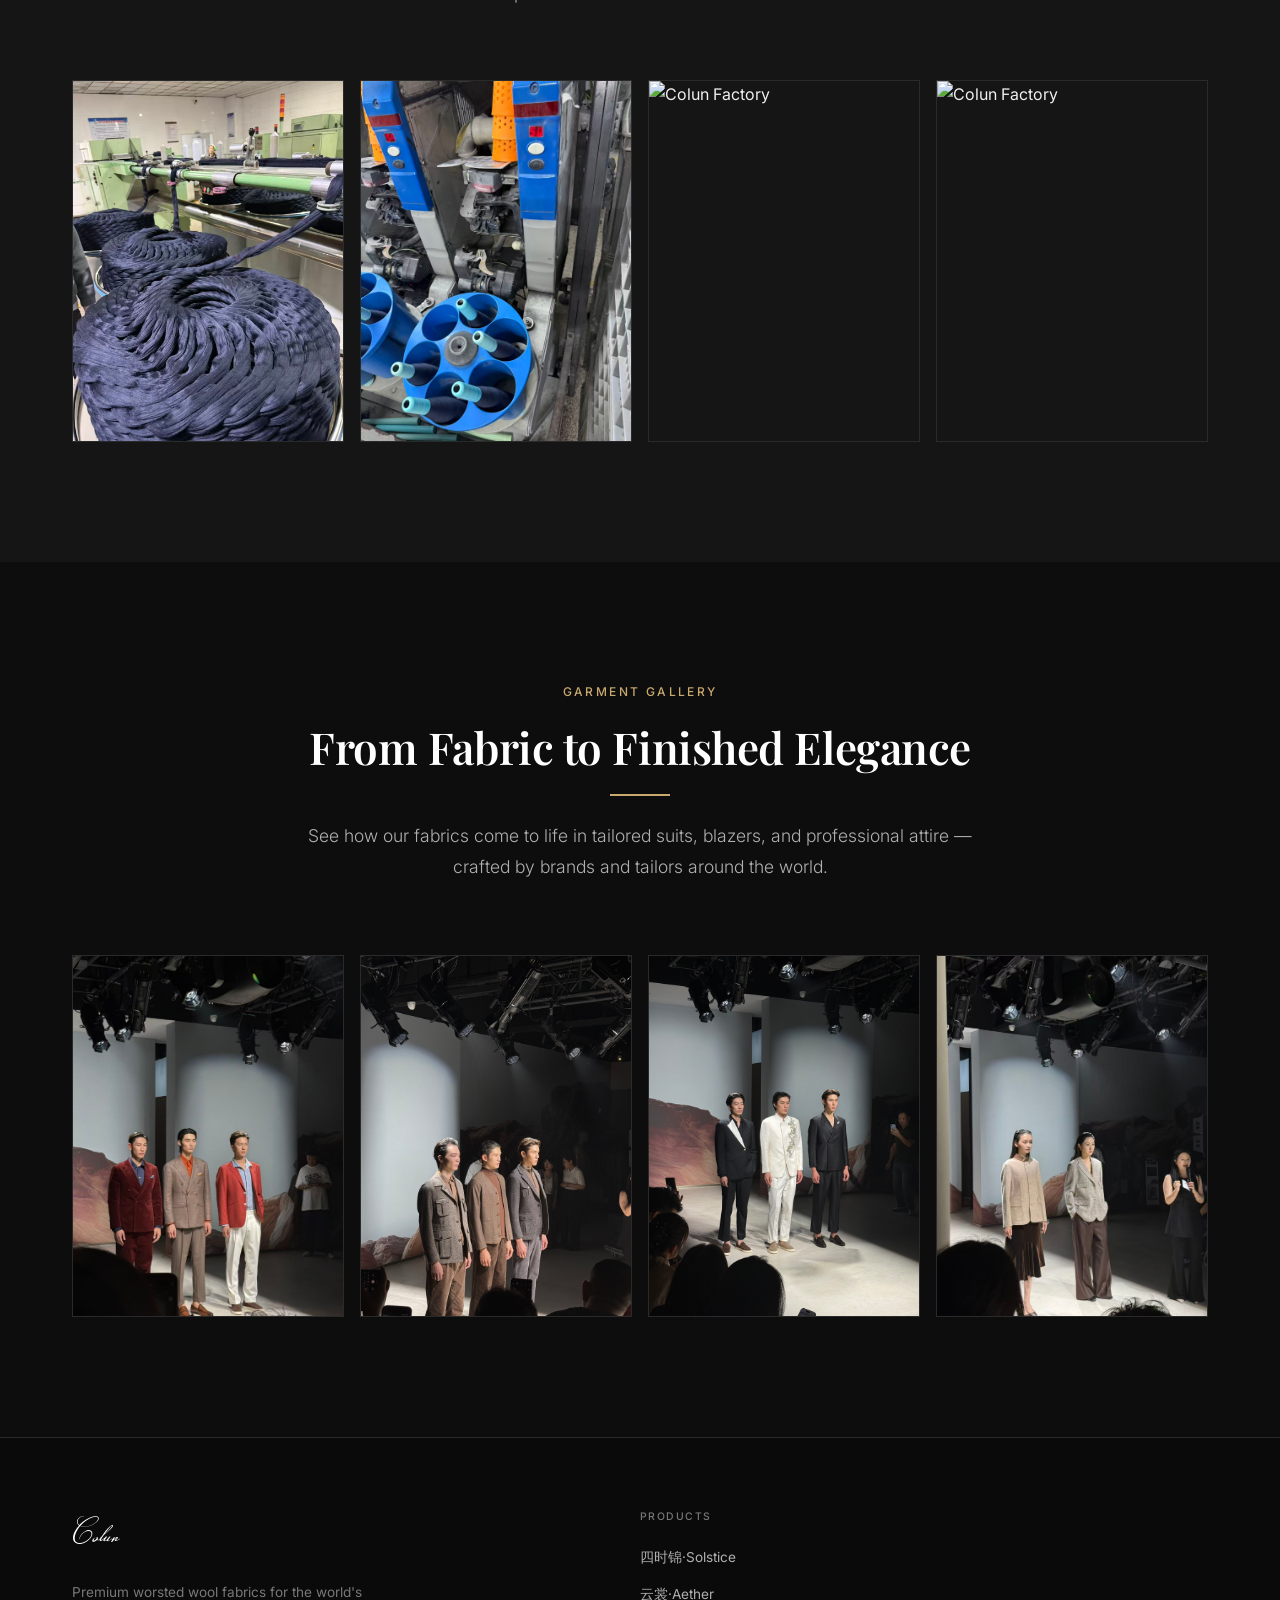
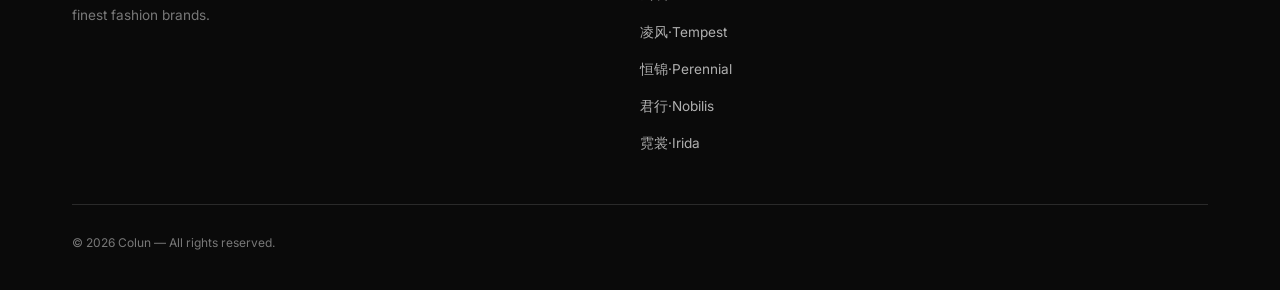
==== commit 1fe39676: "Generalize brand mention in about.html story section" ====
--- a/about.html
+++ b/about.html
@@ -36,7 +36,7 @@
                 <p class="section-tag">Our Story</p>
                 <h2 class="section-title">The Quality Is Real.<br>The Price Is the Secret.</h2>
                 <div class="gold-line"></div>
-                <p class="section-lead">We are backed by one of the top worsted wool mills in China. Our mill has produced fabrics for Zara and Massimo Dutti. Colun is our export brand, bringing Italian-mill quality craftsmanship at direct factory pricing to the world's finest fashion houses.</p>
+                <p class="section-lead">We are backed by one of the top worsted wool mills in China. Our mill has produced fabrics for several internationally renowned fashion brands. Colun is our export brand, bringing Italian-mill quality craftsmanship at direct factory pricing to the world's finest fashion houses.</p>
             </div>
             <div class="features-grid">
                 <div class="feature-card">
--- a/css/style.css
+++ b/css/style.css
@@ -766,11 +766,25 @@
 /* --- Photo Grid (Factory & Garment) --------------------- */
 .photo-grid {
     display: grid;
-    grid-template-columns: repeat(2, 1fr);
+    grid-template-columns: repeat(4, 1fr);
     gap: 16px;
-    min-height: 200px;
-}
-
+}
+
+.photo-grid img {
+    width: 100%;
+    height: auto;
+    display: block;
+    border: 1px solid var(--border);
+    transition: transform var(--transition), border-color var(--transition);
+    cursor: pointer;
+}
+
+.photo-grid img:hover {
+    transform: scale(1.02);
+    border-color: var(--gold);
+}
+
+/* ---- Placeholder (fallback when no images) ---- */
 .photo-placeholder {
     grid-column: 1 / -1;
     display: flex;
@@ -789,18 +803,17 @@
     border-color: var(--gold);
 }
 
-.photo-grid img {
-    width: 100%;
-    height: 300px;
-    object-fit: cover;
-    border: 1px solid var(--border);
-    transition: transform var(--transition), border-color var(--transition);
-    cursor: pointer;
-}
-
-.photo-grid img:hover {
-    transform: scale(1.02);
-    border-color: var(--gold);
+/* ---- Responsive ---- */
+@media (max-width: 768px) {
+    .photo-grid {
+        grid-template-columns: repeat(2, 1fr);
+    }
+}
+
+@media (max-width: 480px) {
+    .photo-grid {
+        grid-template-columns: 1fr;
+    }
 }
 
 /* --- Contact Section ------------------------------------ */
@@ -1051,10 +1064,6 @@
         gap: 32px;
     }
 
-    /* Photo grid */
-    .photo-grid {
-        grid-template-columns: repeat(2, 1fr);
-    }
 
     /* Product cards */
     .product-card-header,
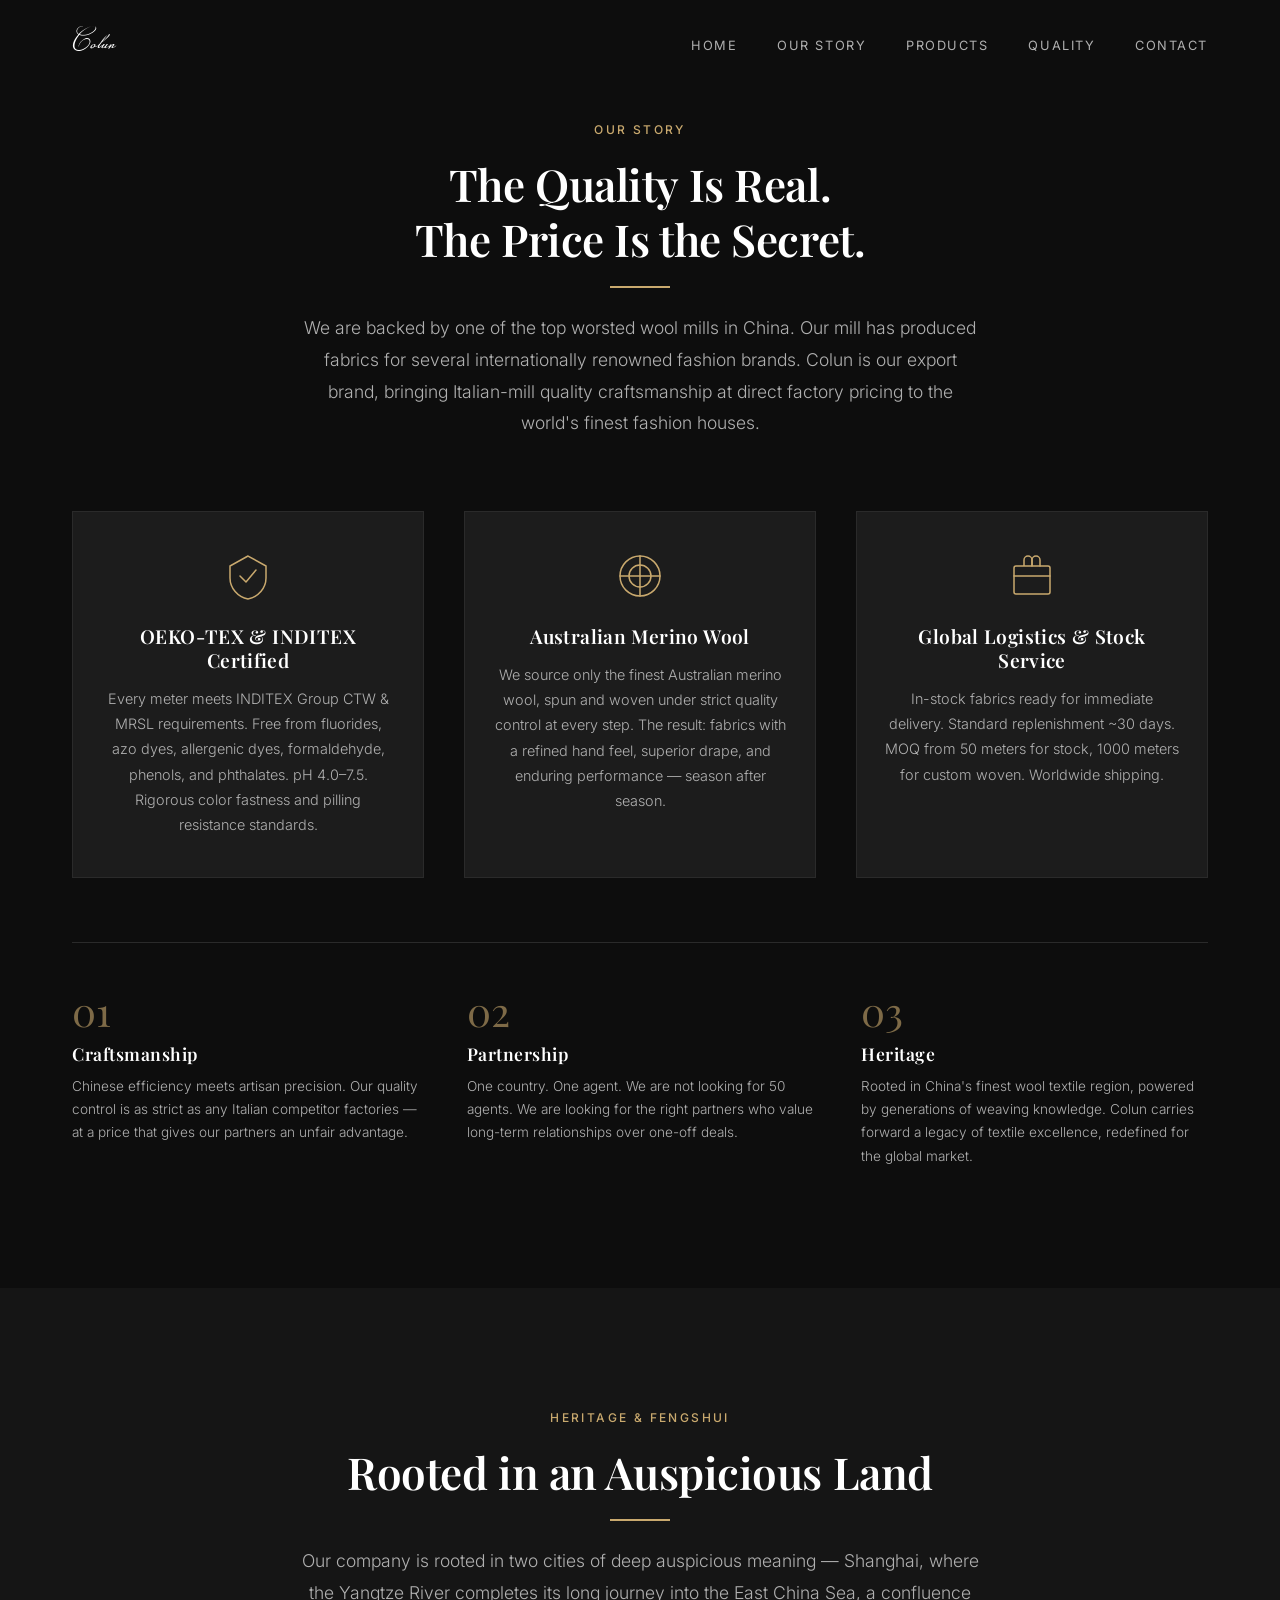
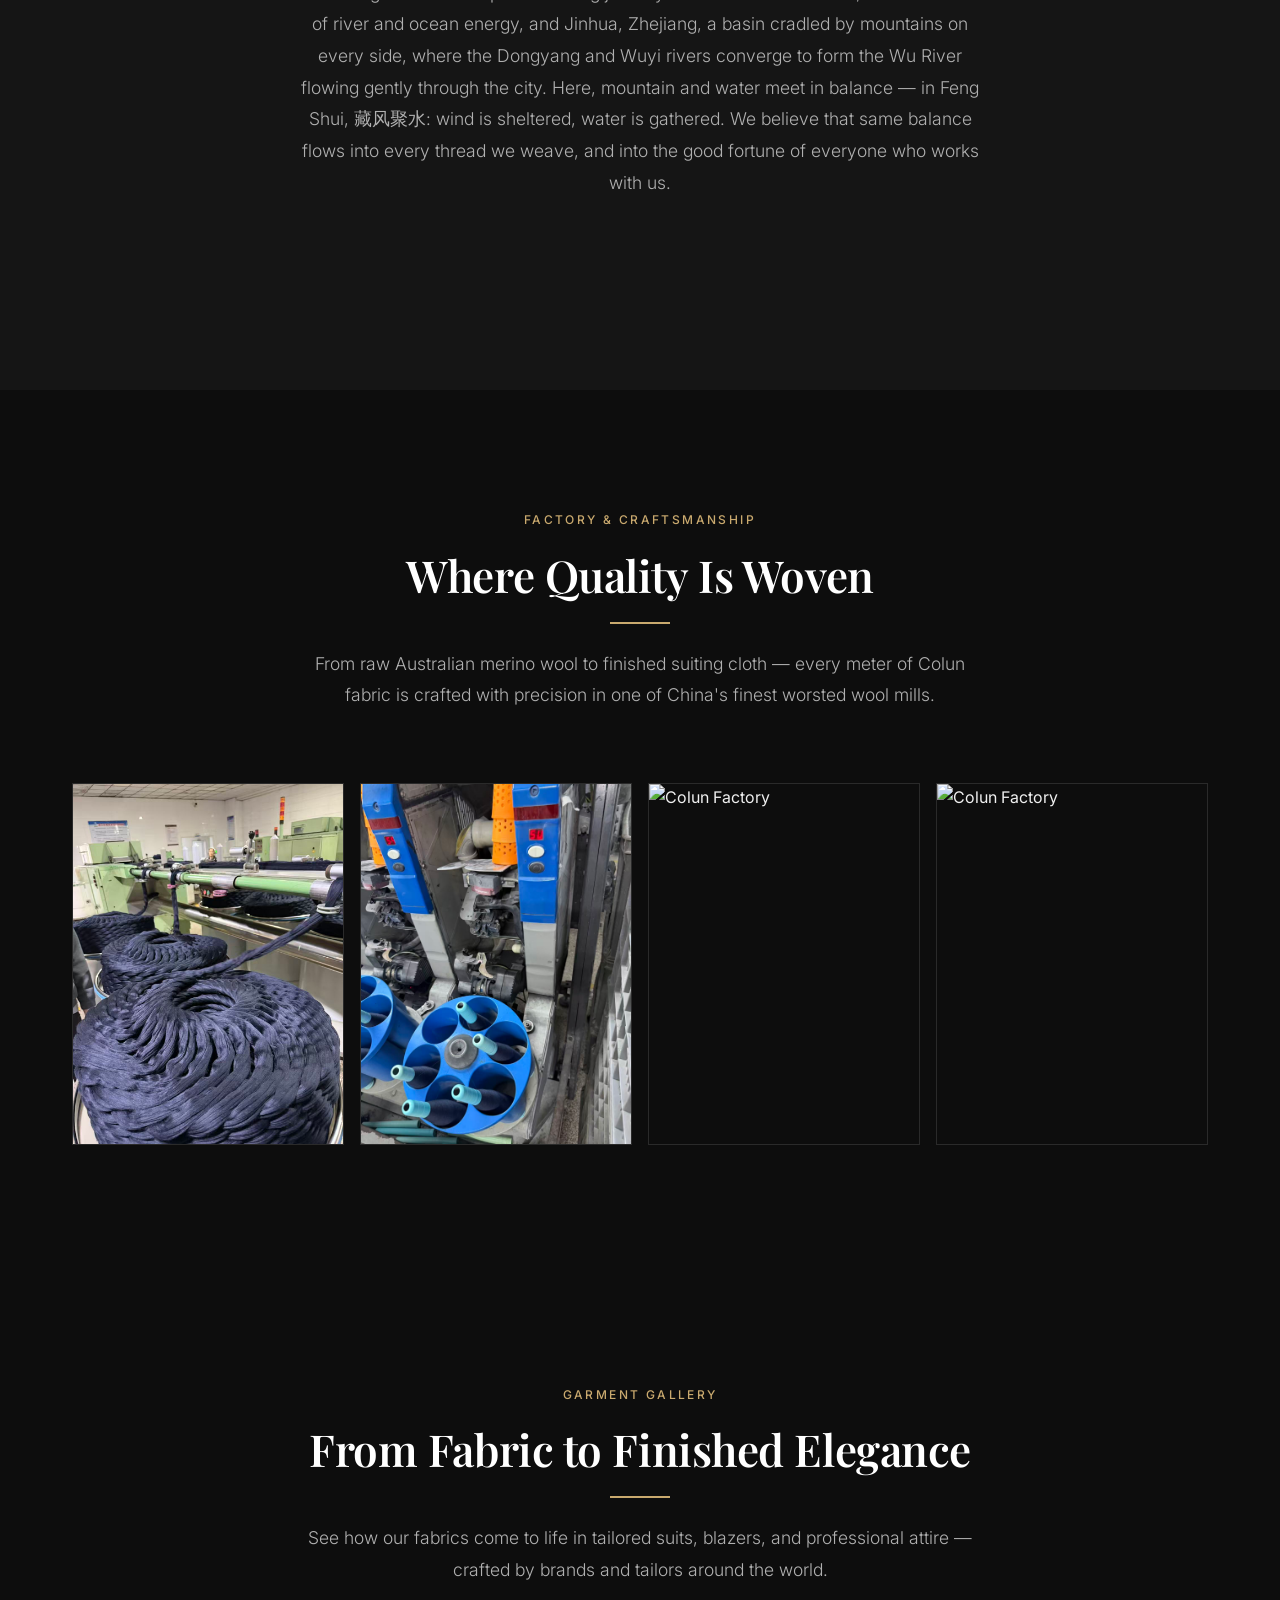
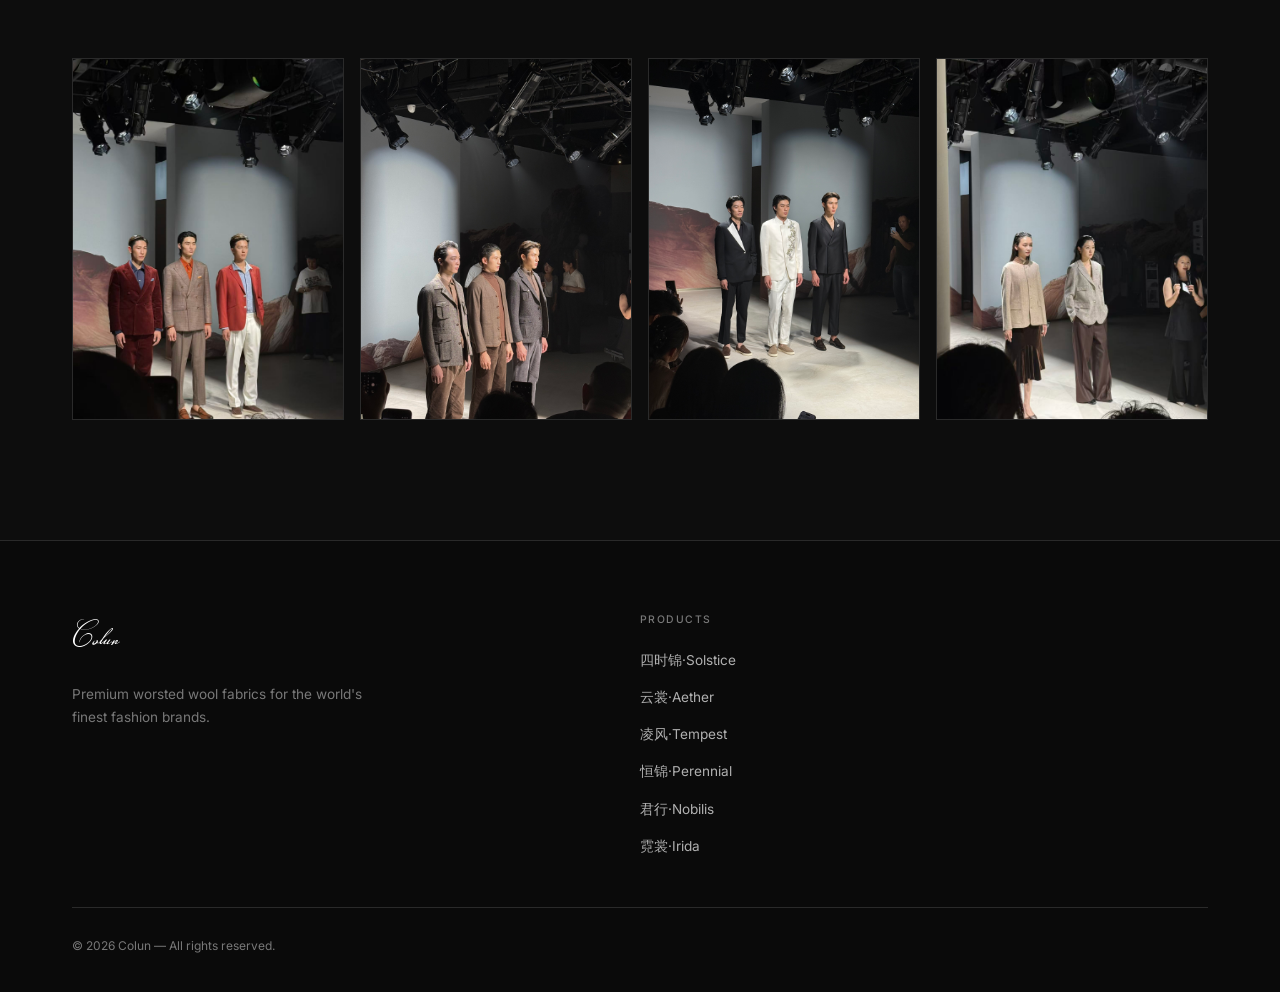
==== commit d55f35f1: "Add Fengshui heritage story, redesign five-elements icons, clean product titles - Add Heritage & Fen" ====
--- a/about.html
+++ b/about.html
@@ -97,8 +97,20 @@
         </div>
     </section>
 
+    <!-- Heritage & Fengshui Section -->
+    <section class="section section-alt" id="heritage">
+        <div class="container">
+            <div class="section-header">
+                <p class="section-tag">Heritage &amp; Fengshui</p>
+                <h2 class="section-title">Rooted in an Auspicious Land</h2>
+                <div class="gold-line"></div>
+                <p class="section-lead">Our company is rooted in two cities of deep auspicious meaning — Shanghai, where the Yangtze River completes its long journey into the East China Sea, a confluence of river and ocean energy, and Jinhua, Zhejiang, a basin cradled by mountains on every side, where the Dongyang and Wuyi rivers converge to form the Wu River flowing gently through the city. Here, mountain and water meet in balance — in Feng Shui, 藏风聚水: wind is sheltered, water is gathered. We believe that same balance flows into every thread we weave, and into the good fortune of everyone who works with us.</p>
+            </div>
+        </div>
+    </section>
+
     <!-- Factory Section -->
-    <section class="section section-alt" id="factory">
+    <section class="section" id="factory">
         <div class="container">
             <div class="section-header">
                 <p class="section-tag">Factory &amp; Craftsmanship</p>
--- a/css/style.css
+++ b/css/style.css
@@ -559,6 +559,62 @@
     font-style: italic;
 }
 
+.element-mark {
+    display: inline-flex;
+    align-items: center;
+    gap: 13px;
+    margin-top: 16px;
+}
+
+.element-glyph {
+    position: relative;
+    flex-shrink: 0;
+    width: 30px;
+    height: 30px;
+    display: flex;
+    align-items: center;
+    justify-content: center;
+}
+
+.element-icon {
+    position: relative;
+    width: 24px;
+    height: 24px;
+    color: currentColor;
+    opacity: 0.5;
+    transition: opacity 0.35s ease, transform 0.35s ease;
+}
+
+.element-info {
+    display: flex;
+    flex-direction: column;
+    line-height: 1.35;
+    gap: 2px;
+}
+
+.element-name {
+    font-size: 0.68rem;
+    text-transform: uppercase;
+    letter-spacing: 0.14em;
+    font-weight: 600;
+    color: currentColor;
+}
+
+.element-desc {
+    font-size: 0.8rem;
+    color: var(--text-muted);
+    font-style: italic;
+    font-weight: 300;
+}
+
+.element-mark:hover .element-icon { opacity: 1; transform: scale(1.12); }
+
+.element-mark.element-wood { color: #8bab6e; }
+.element-mark.element-water { color: #7fa6c9; }
+.element-mark.element-metal { color: #c2c7ce; }
+.element-mark.element-earth { color: #b8956a; }
+.element-mark.element-fire { color: #c9705a; }
+
 .product-card-body {
     padding: 32px 40px 40px;
 }
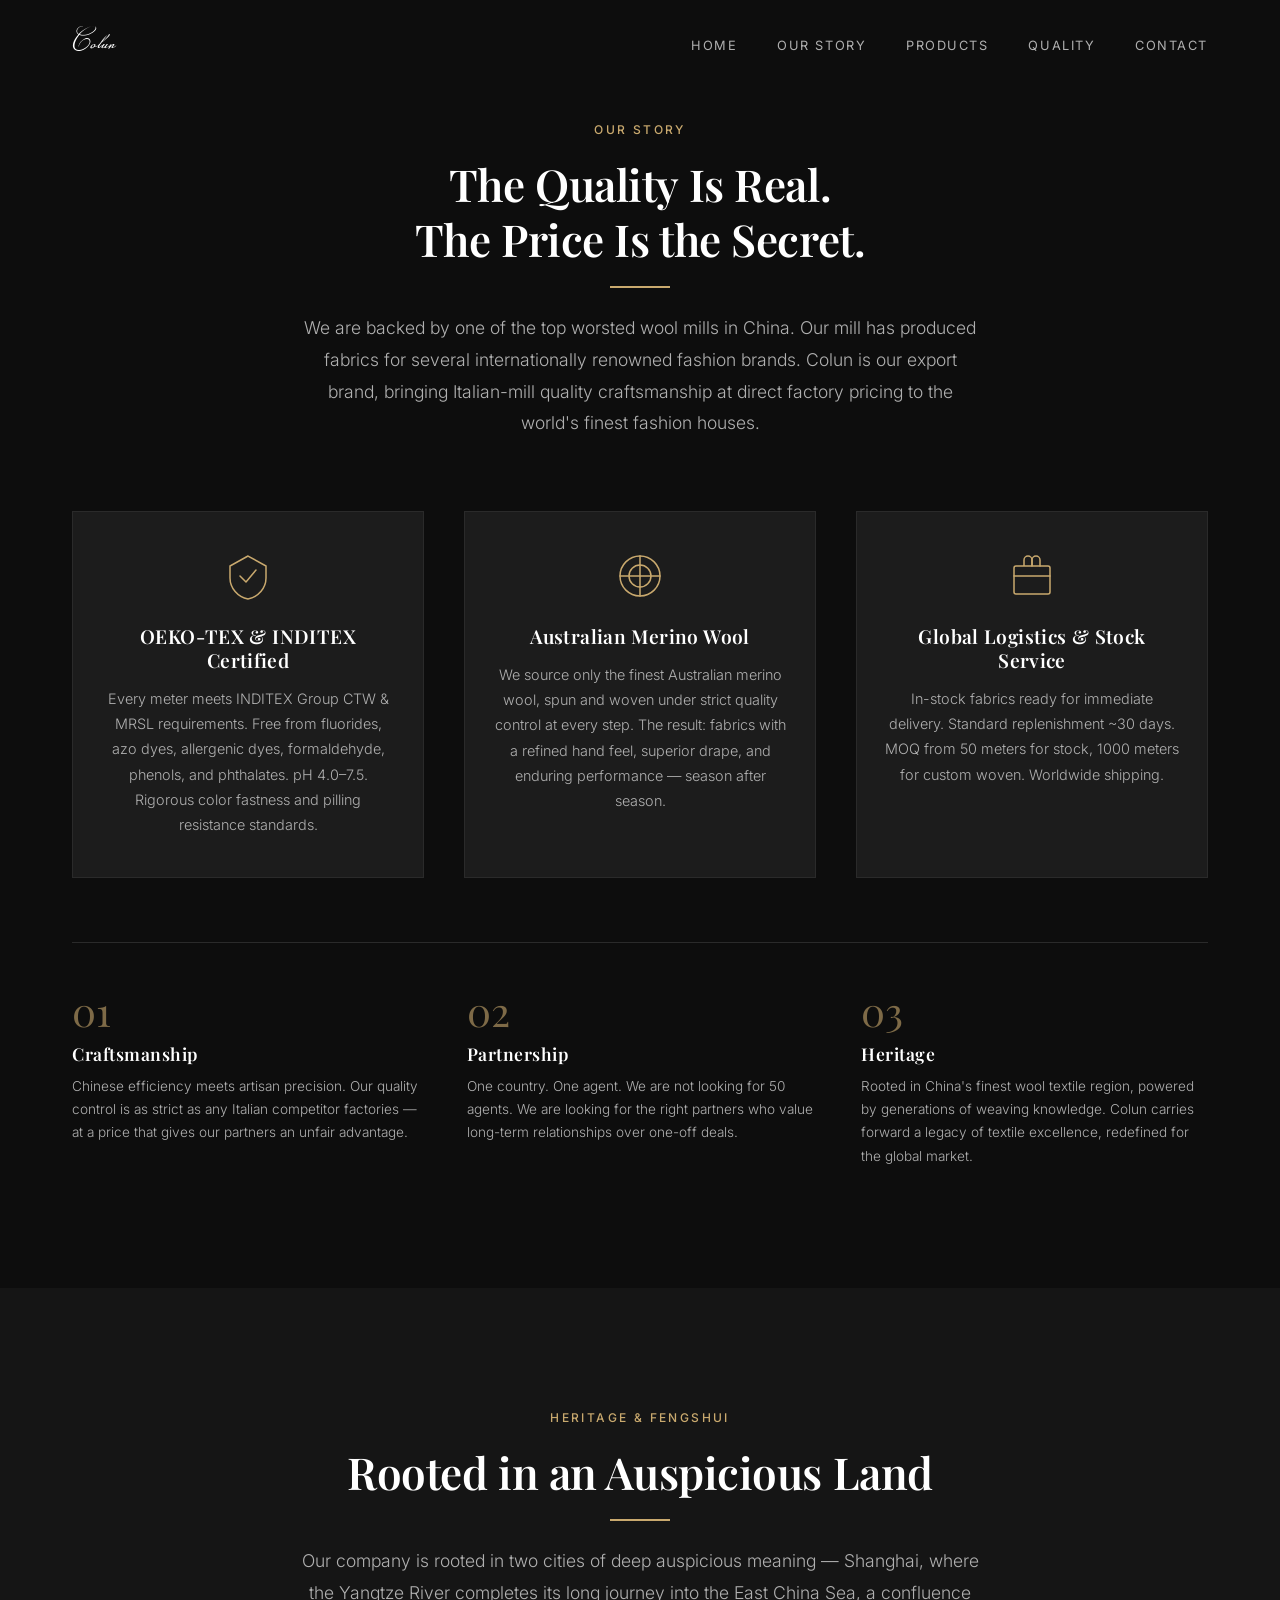
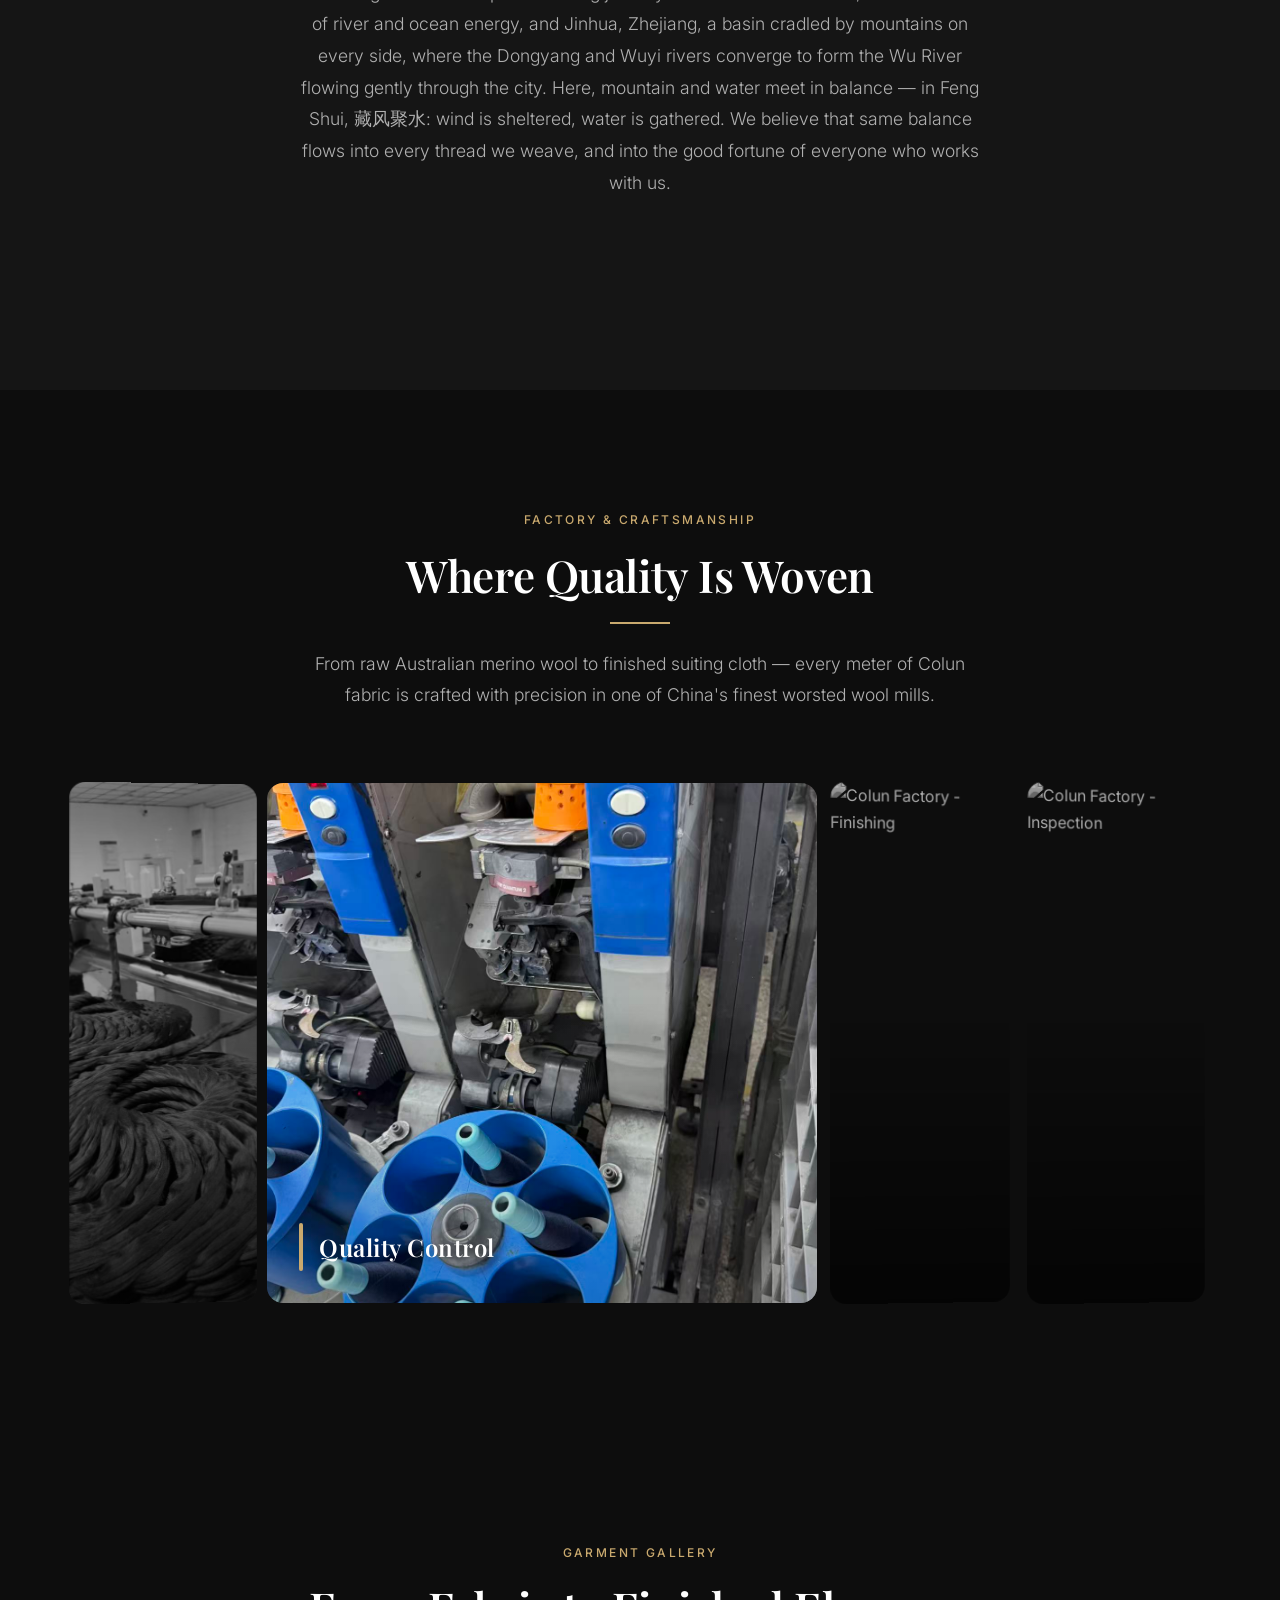
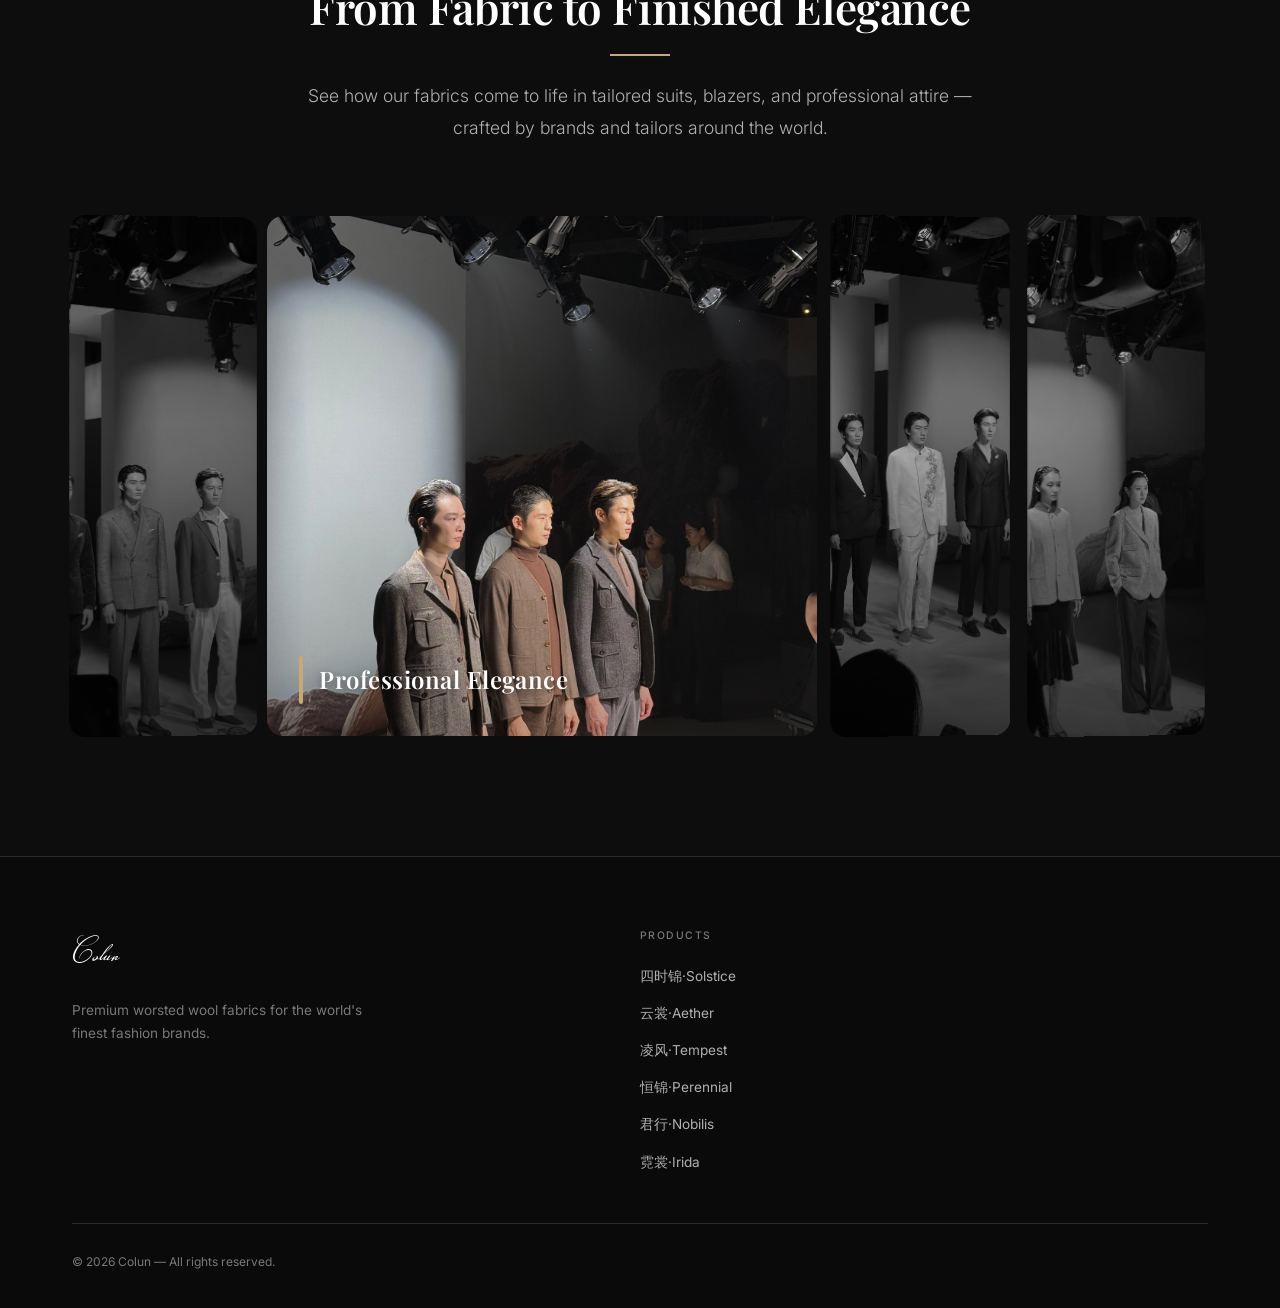
==== commit 45e03b04: "Add accordion gallery to Our Story page - Replaced static photo grids with interactive accordion gal" ====
--- a/about.html
+++ b/about.html
@@ -118,11 +118,35 @@
                 <div class="gold-line"></div>
                 <p class="section-lead">From raw Australian merino wool to finished suiting cloth — every meter of Colun fabric is crafted with precision in one of China's finest worsted wool mills.</p>
             </div>
-            <div class="photo-grid">
-                <img src="images/gallery/factory/1.jpg" alt="Colun Factory" loading="lazy">
-                <img src="images/gallery/factory/2.jpg" alt="Colun Factory" loading="lazy">
-                <img src="images/gallery/factory/3.jpg" alt="Colun Factory" loading="lazy">
-                <img src="images/gallery/factory/4.jpg" alt="Colun Factory" loading="lazy">
+            <div class="accordion-gallery" data-default="1">
+                <div class="accordion-item" data-index="0">
+                    <img src="images/gallery/factory/1.jpg" alt="Colun Factory - Weaving" loading="lazy">
+                    <div class="accordion-label">
+                        <span class="accordion-bar"></span>
+                        <span class="accordion-text">Precision Weaving</span>
+                    </div>
+                </div>
+                <div class="accordion-item" data-index="1">
+                    <img src="images/gallery/factory/2.jpg" alt="Colun Factory - Quality Control" loading="lazy">
+                    <div class="accordion-label">
+                        <span class="accordion-bar"></span>
+                        <span class="accordion-text">Quality Control</span>
+                    </div>
+                </div>
+                <div class="accordion-item" data-index="2">
+                    <img src="images/gallery/factory/3.jpg" alt="Colun Factory - Finishing" loading="lazy">
+                    <div class="accordion-label">
+                        <span class="accordion-bar"></span>
+                        <span class="accordion-text">Expert Finishing</span>
+                    </div>
+                </div>
+                <div class="accordion-item" data-index="3">
+                    <img src="images/gallery/factory/4.jpg" alt="Colun Factory - Inspection" loading="lazy">
+                    <div class="accordion-label">
+                        <span class="accordion-bar"></span>
+                        <span class="accordion-text">Final Inspection</span>
+                    </div>
+                </div>
             </div>
         </div>
     </section>
@@ -136,11 +160,35 @@
                 <div class="gold-line"></div>
                 <p class="section-lead">See how our fabrics come to life in tailored suits, blazers, and professional attire — crafted by brands and tailors around the world.</p>
             </div>
-            <div class="photo-grid">
-                <img src="images/gallery/garment/1.jpg" alt="Colun Garment" loading="lazy">
-                <img src="images/gallery/garment/2.jpg" alt="Colun Garment" loading="lazy">
-                <img src="images/gallery/garment/3.jpg" alt="Colun Garment" loading="lazy">
-                <img src="images/gallery/garment/4.jpg" alt="Colun Garment" loading="lazy">
+            <div class="accordion-gallery" data-default="1">
+                <div class="accordion-item" data-index="0">
+                    <img src="images/gallery/garment/1.jpg" alt="Tailored Suit" loading="lazy">
+                    <div class="accordion-label">
+                        <span class="accordion-bar"></span>
+                        <span class="accordion-text">Classic Tailoring</span>
+                    </div>
+                </div>
+                <div class="accordion-item" data-index="1">
+                    <img src="images/gallery/garment/2.jpg" alt="Business Attire" loading="lazy">
+                    <div class="accordion-label">
+                        <span class="accordion-bar"></span>
+                        <span class="accordion-text">Professional Elegance</span>
+                    </div>
+                </div>
+                <div class="accordion-item" data-index="2">
+                    <img src="images/gallery/garment/3.jpg" alt="Premium Blazer" loading="lazy">
+                    <div class="accordion-label">
+                        <span class="accordion-bar"></span>
+                        <span class="accordion-text">Modern Style</span>
+                    </div>
+                </div>
+                <div class="accordion-item" data-index="3">
+                    <img src="images/gallery/garment/4.jpg" alt="Luxury Suiting" loading="lazy">
+                    <div class="accordion-label">
+                        <span class="accordion-bar"></span>
+                        <span class="accordion-text">Refined Details</span>
+                    </div>
+                </div>
             </div>
         </div>
     </section>
--- a/css/style.css
+++ b/css/style.css
@@ -52,6 +52,16 @@
     -webkit-font-smoothing: antialiased;
     -moz-osx-font-smoothing: grayscale;
     overflow-x: hidden;
+    animation: fadeIn 0.5s ease-in;
+}
+
+@keyframes fadeIn {
+    from {
+        opacity: 0;
+    }
+    to {
+        opacity: 1;
+    }
 }
 
 img {
@@ -146,7 +156,7 @@
     backdrop-filter: blur(12px);
     -webkit-backdrop-filter: blur(12px);
     padding: 12px 0;
-    border-bottom: 1px solid rgba(255,255,255,0.06);
+    border-bottom: 1px solid var(--gold);
 }
 
 .nav-container {
@@ -819,7 +829,104 @@
     font-family: var(--font-heading);
 }
 
-/* --- Photo Grid (Factory & Garment) --------------------- */
+/* --- Accordion Gallery (Hand风琴图片画廊) ----------------- */
+.accordion-gallery {
+    display: flex;
+    gap: 12px;
+    height: 520px;
+    perspective: 1200px;
+}
+
+.accordion-item {
+    position: relative;
+    flex: 1;
+    overflow: hidden;
+    border-radius: 16px;
+    cursor: pointer;
+    transition: flex 0.6s cubic-bezier(0.4, 0, 0.2, 1),
+                transform 0.6s cubic-bezier(0.4, 0, 0.2, 1);
+    transform-style: preserve-3d;
+}
+
+.accordion-item.active {
+    flex: 3;
+}
+
+.accordion-item:not(.active) {
+    transform: rotateY(4deg);
+}
+
+.accordion-item:not(.active):hover {
+    transform: rotateY(0deg) scale(1.02);
+}
+
+.accordion-item img {
+    position: absolute;
+    top: 50%;
+    left: 50%;
+    transform: translate(-50%, -50%);
+    width: 100%;
+    height: 100%;
+    object-fit: cover;
+    filter: grayscale(1) brightness(0.7);
+    transition: filter 0.6s ease, transform 0.6s ease;
+}
+
+.accordion-item.active img {
+    filter: grayscale(0) brightness(1);
+    transform: translate(-50%, -50%) scale(1.05);
+}
+
+.accordion-item::before {
+    content: '';
+    position: absolute;
+    inset: 0;
+    background: linear-gradient(180deg, transparent 40%, rgba(0,0,0,0.7) 100%);
+    opacity: 1;
+    transition: opacity 0.6s ease;
+    z-index: 1;
+}
+
+.accordion-item.active::before {
+    opacity: 0.3;
+}
+
+.accordion-label {
+    position: absolute;
+    bottom: 32px;
+    left: 32px;
+    right: 32px;
+    z-index: 2;
+    display: flex;
+    align-items: center;
+    gap: 16px;
+    opacity: 0;
+    transform: translateX(-20px);
+    transition: opacity 0.4s ease 0.2s, transform 0.4s ease 0.2s;
+}
+
+.accordion-item.active .accordion-label {
+    opacity: 1;
+    transform: translateX(0);
+}
+
+.accordion-bar {
+    width: 4px;
+    height: 48px;
+    background: var(--gold);
+    border-radius: 2px;
+}
+
+.accordion-text {
+    font-family: var(--font-heading);
+    font-size: 1.5rem;
+    color: var(--white);
+    font-weight: 600;
+    letter-spacing: 0.02em;
+    text-shadow: 0 2px 8px rgba(0,0,0,0.4);
+}
+
+/* Photo grid fallback (for browsers without JS) */
 .photo-grid {
     display: grid;
     grid-template-columns: repeat(4, 1fr);
@@ -1218,6 +1325,27 @@
     color: #0d0d0d;
 }
 
+/* Outline Button (Learn More) */
+.btn-learn-more {
+    display: inline-block;
+    margin-top: 20px;
+    padding: 12px 28px;
+    background: var(--gold);
+    color: #0d0d0d;
+    border: 1px solid var(--gold);
+    font-size: 0.75rem;
+    font-weight: 600;
+    text-transform: uppercase;
+    letter-spacing: 0.1em;
+    cursor: pointer;
+    transition: all var(--transition);
+}
+
+.btn-learn-more:hover {
+    background: transparent;
+    color: var(--gold);
+}
+
 /* Gallery Overlay */
 .gallery-overlay {
     position: fixed;
